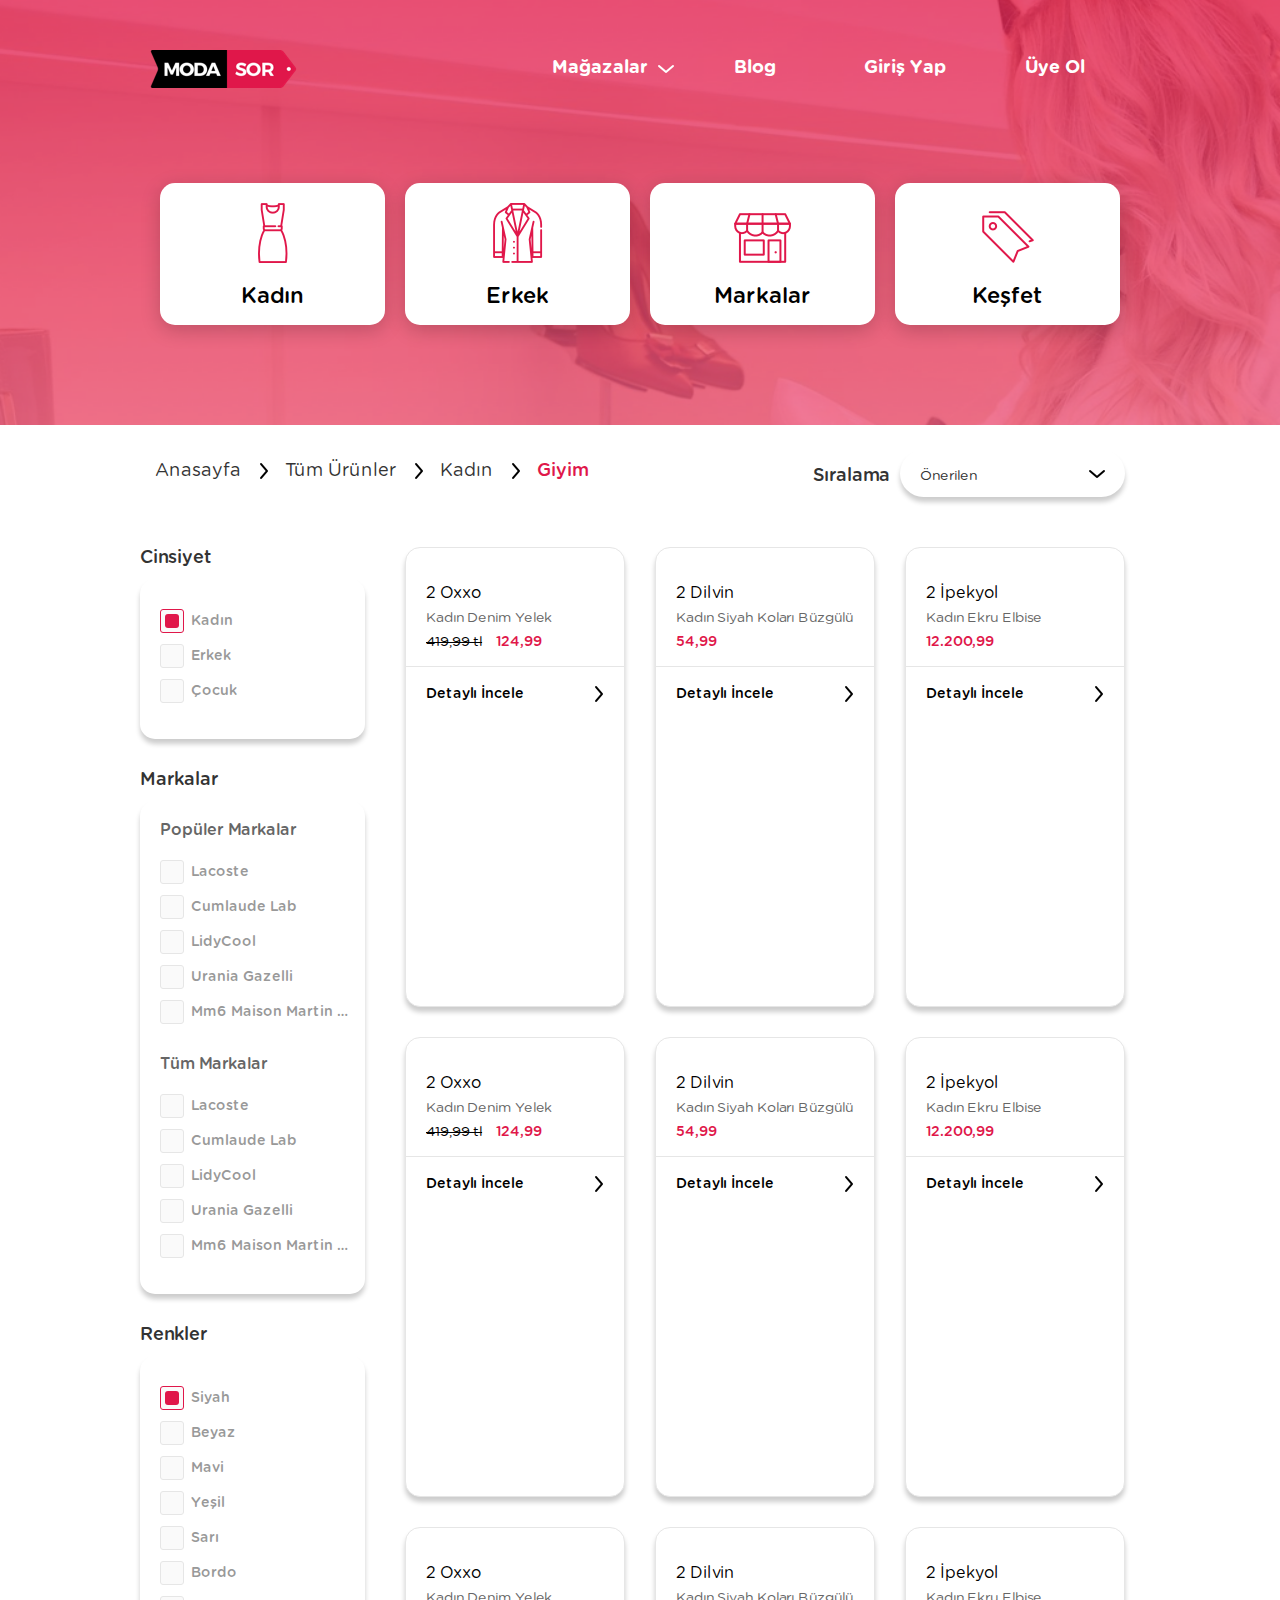
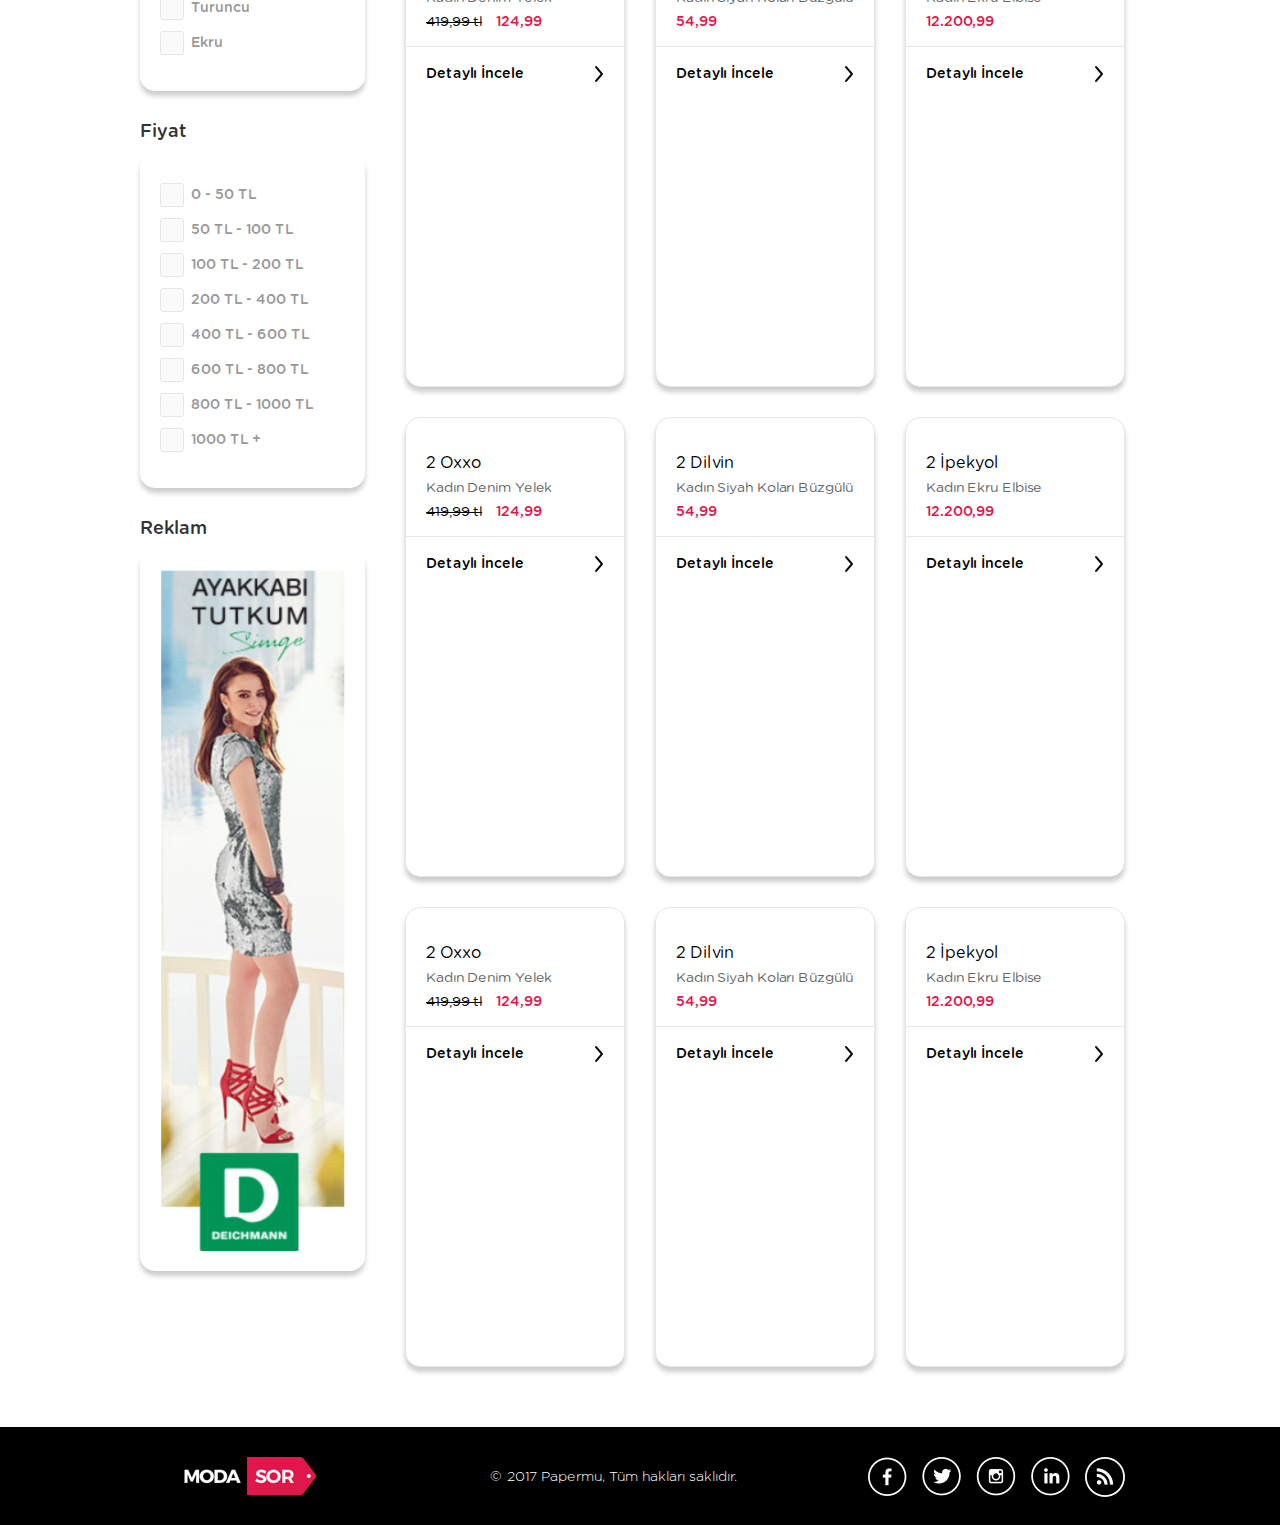
==== category.html @ bcd7208b "modasor" ====
<!DOCTYPE html>
<html lang="en">
<head>
    <meta charset="utf-8">
    <meta http-equiv="X-UA-Compatible" content="IE=edge">
    <meta name="viewport" content="width=device-width, initial-scale=1">
    <title>Modasor</title>

    <!-- Bootstrap -->
    <link href="css/bootstrap.css" rel="stylesheet">
    <link href="css/main.css" rel="stylesheet">

    <!-- HTML5 shim and Respond.js for IE8 support of HTML5 elements and media queries -->
    <!-- WARNING: Respond.js doesn't work if you view the page via file:// -->
    <!--[if lt IE 9]>
    <script src="https://oss.maxcdn.com/html5shiv/3.7.3/html5shiv.min.js"></script>
    <script src="https://oss.maxcdn.com/respond/1.4.2/respond.min.js"></script>
    <![endif]-->
</head>
<body class="search-result">

<header>
    <div class="container">
        <a href="index.html" class="logo"></a>
        <nav>
        <ul class="nav">
            <li class="active"><a href="">Mağazalar</a><i><!-- icon --></i>
                <div class="hover-menu">
                    <div class="category-box">
                        <div class="cat-tab">
                            <span class="cat-title">Kadın</span>
                            <a href="" title="">Etek</a>
                            <a href="" title="">İç Çamaşırı</a>
                            <a href="" title="">Ceket</a>
                            <a href="" title="">Giyim</a>
                            <a href="" title="">Ayakkabı</a>
                            <a href="" title="">Kozmetik</a>
                            <a class="all-category">Tümünü Gör ></a>
                        </div>

                        <div class="cat-tab">
                            <span class="cat-title">Erkek</span>
                            <a href="" title="">Takım Elbise</a>
                            <a href="" title="">Forma</a>
                            <a href="" title="">Gömlek</a>
                            <a href="" title="">Kol Düğmesi</a>
                            <a href="" title="">Kravat</a>
                            <a class="all-category">Tümünü Gör ></a>
                        </div>

                        <div class="cat-tab">
                            <span class="cat-title">Çocuk</span>
                            <a href="" title="">Gömlek</a>
                            <a href="" title="">Ayakkabı</a>
                            <a href="" title="">Hırka</a>
                            <a href="" title="">Hırka</a>
                            <a href="" title="">İç Çamaşırı</a>
                            <a href="" title="">Pantalon</a>
                            <a href="" title="">Pantalon</a>
                            <a href="" title="">Elbise</a>
                            <a class="all-category">Tümünü Gör ></a>
                        </div>
                    </div>
                    <div class="brand-box">
                        <div class="brand-tab">
                            <span class="brand-title">Öne Çıkan Mağazalar</span>
                            <div class="brand-image"></div>
                            <div class="brand-image"></div>
                        </div>

                        <div class="brand-tab">
                            <span class="brand-title">Son Eklenene Mağazalar</span>
                            <div class="brand-image"></div>
                            <div class="brand-image"></div>
                        </div>
                    </div>
                </div>
            </li>
            <li><a href="">Blog</a></li>
            <li><a href="javascript:void(0)" data-toggle="modal" data-target="#loginModal">Giriş Yap</a></li>
            <li><a href="">Üye Ol</a></li>

        </ul>
    </nav>
    </div>

    <div class="search-result category-area">
        <div class="category-wrapper">
            <div class="category-box">
                <i  class="woman"></i>
                <span class="category-name">Kadın</span>
            </div>
            <div class="category-box">
                <i  class="man"></i>
                <span class="category-name">Erkek</span>
            </div>
            <div class="category-box">
                <i  class="brand"></i>
                <span class="category-name">Markalar</span>
            </div>
            <div class="category-box">
                <i  class="find"></i>
                <span class="category-name">Keşfet</span>
            </div>
        </div>
    </div>
</header>

<section class="search-result-container">
    <div class="container">
        <div class="row">
            <div class="col-lg-12">
                <ul class="breadcrumb">
                    <li>Anasayfa</li>
                    <li><a href="">Tüm Ürünler</a></li>
                    <li><a href="">Kadın</a></li>
                    <li class="active">Giyim</li>
                </ul>

                <div class="sort-panel">
                    <span>Sıralama</span>
                    <div class="dropdown">
                        <select>
                            <option value="0">Önerilen</option>
                            <option value="0">Fiyata Göre Artan</option>
                            <option value="0">Fiyata Göre Azalan</option>
                        </select>
                    </div>
                </div>
            </div>
        </div>
        <div class="row">
            <div class="col-lg-3 no-padding filter-list">
                <div class="filter-wrapper">
                    <p class="filter-title">Cinsiyet</p>
                    <div class="searchbox">
                        <div class="checkbox active">
                            <input id="kadin" type="checkbox">
                            <label for="kadin"><span>Kadın</span></label>
                        </div>
                        <div class="checkbox">
                            <input id="erkek" type="checkbox">
                            <label for="erkek"><span>Erkek</span></label>
                        </div>
                        <div class="checkbox">
                            <input id="cocuk" type="checkbox">
                            <label for="cocuk"><span>Çocuk</span></label>
                        </div>
                    </div>
                </div>

                <div class="filter-wrapper">
                    <p class="filter-title">Markalar</p>
                    <div class="searchbox scroll">
                        <p class="sub-title">Popüler Markalar</p>
                        <div class="checkbox">
                            <input id="Lacoste" type="checkbox">
                            <label for="Lacoste"><span>Lacoste</span></label>
                        </div>
                        <div class="checkbox">
                            <input id="Cumlaude" type="checkbox">
                            <label for="Cumlaude"><span>Cumlaude Lab</span></label>
                        </div>
                        <div class="checkbox">
                            <input id="LidyCool" type="checkbox">
                            <label for="LidyCool"><span>LidyCool</span></label>
                        </div>
                        <div class="checkbox">
                            <input id="Urania" type="checkbox">
                            <label for="Urania"><span>Urania Gazelli</span></label>
                        </div>
                        <div class="checkbox">
                            <input id="Mm6" type="checkbox">
                            <label for="Mm6"><span>Mm6 Maison Martin Margiela</span></label>
                        </div>
                        <p class="sub-title">Tüm Markalar</p>
                        <div class="checkbox">
                        <input id="Lacoste" type="checkbox">
                        <label for="Lacoste"><span>Lacoste</span></label>
                    </div>
                        <div class="checkbox">
                            <input id="Cumlaude" type="checkbox">
                            <label for="Cumlaude"><span>Cumlaude Lab</span></label>
                        </div>
                        <div class="checkbox">
                            <input id="LidyCool" type="checkbox">
                            <label for="LidyCool"><span>LidyCool</span></label>
                        </div>
                        <div class="checkbox">
                            <input id="Urania" type="checkbox">
                            <label for="Urania"><span>Urania Gazelli</span></label>
                        </div>
                        <div class="checkbox">
                            <input id="Mm6" type="checkbox">
                            <label for="Mm6"><span>Mm6 Maison Martin Margiela</span></label>
                        </div>
                    </div>
                </div>


                <div class="filter-wrapper">
                    <p class="filter-title">Renkler</p>
                    <div class="searchbox scroll">
                        <div class="checkbox active">
                            <input id="siyah" type="checkbox">
                            <label for="siyah"><span>Siyah</span></label>
                        </div>
                        <div class="checkbox">
                            <input id="beyaz" type="checkbox">
                            <label for="beyaz"><span>Beyaz</span></label>
                        </div>
                        <div class="checkbox">
                            <input id="mavi" type="checkbox">
                            <label for="mavi"><span>Mavi</span></label>
                        </div>
                        <div class="checkbox">
                            <input id="yesil" type="checkbox">
                            <label for="yesil"><span>Yeşil</span></label>
                        </div>
                        <div class="checkbox">
                            <input id="sari" type="checkbox">
                            <label for="sari"><span>Sarı</span></label>
                        </div>
                        <div class="checkbox">
                            <input id="bordo" type="checkbox">
                            <label for="bordo"><span>Bordo</span></label>
                        </div>
                        <div class="checkbox">
                            <input id="turuncu" type="checkbox">
                            <label for="turuncu"><span>Turuncu</span></label>
                        </div>
                        <div class="checkbox">
                            <input id="ekru" type="checkbox">
                            <label for="ekru"><span>Ekru</span></label>
                        </div>
                    </div>
                </div>

                <div class="filter-wrapper">
                    <p class="filter-title">Fiyat</p>
                    <div class="searchbox scroll">
                        <div class="checkbox">
                            <input id="0-50" type="checkbox">
                            <label for="0-50"><span>0 - 50 TL</span></label>
                        </div>
                        <div class="checkbox">
                            <input id="50-100" type="checkbox">
                            <label for="50-100"><span>50 TL - 100 TL</span></label>
                        </div>
                        <div class="checkbox">
                            <input id="200" type="checkbox">
                            <label for="200"><span>100 TL - 200 TL</span></label>
                        </div>
                        <div class="checkbox">
                            <input id="400" type="checkbox">
                            <label for="400"><span>200 TL - 400 TL</span></label>
                        </div>
                        <div class="checkbox">
                            <input id="600" type="checkbox">
                            <label for="600"><span>400 TL - 600 TL</span></label>
                        </div>
                        <div class="checkbox">
                            <input id="800" type="checkbox">
                            <label for="800"><span>600 TL - 800 TL</span></label>
                        </div>
                        <div class="checkbox">
                            <input id="1000" type="checkbox">
                            <label for="1000"><span>800 TL - 1000 TL</span></label>
                        </div>
                        <div class="checkbox">
                            <input id="1000+" type="checkbox">
                            <label for="1000+"><span>1000 TL +</span></label>
                        </div>
                    </div>
                </div>

                <div class="filter-wrapper">
                    <p class="filter-title">Reklam</p>
                    <div class="searchbox">
                        <img src="images/reklam.png" height="744">
                    </div>
                </div>


            </div>
            <div class="col-lg-9 no-padding search-content">
                <div class="product-card-wrapper col-sm-4">
                    <div class="product-image-wrapper">
                        <div class="single-products">
                            <img src="https://trendyol.cubecdn.net//Assets/ProductImages/oa/67/219615/2/1003142055103_1_org.jpg" alt="" />
                            <div class="productinfo">
                                <h2>2 Oxxo</h2>
                                <p class="text-ellipsis">Kadın Denim Yelek</p>
                                <strike>419,99 tl</strike> <price>124,99</price>
                            </div>
                            <a href="">Detaylı İncele</a>
                        </div>
                    </div>
                </div>
                <div class="product-card-wrapper col-sm-4">
                    <div class="product-image-wrapper">
                        <div class="single-products">
                            <img src="https://trendyol.cubecdn.net//Assets/ProductImages/oa/68/640519/1/8680790362445_1_org.jpg" alt="" />
                            <div class="productinfo">
                                <h2>2 Dilvin</h2>
                                <p class="text-ellipsis">Kadın Siyah Koları Büzgülü</p>
                                <price>54,99</price>
                            </div>
                            <a href="">Detaylı İncele</a>
                        </div>
                    </div>
                </div>
                <div class="product-card-wrapper col-sm-4">
                    <div class="product-image-wrapper">
                        <div class="single-products">
                            <img src="https://trendyol.cubecdn.net//Assets/ProductImages/59247-2/8859097913050_1_org.jpg" alt="" />
                            <div class="productinfo">
                                <h2>2 İpekyol</h2>
                                <p class="text-ellipsis">Kadın Ekru Elbise</p>
                                <price>12.200,99</price>
                            </div>
                            <a href="">Detaylı İncele</a>
                        </div>
                    </div>
                </div>
                <div class="product-card-wrapper col-sm-4">
                    <div class="product-image-wrapper">
                        <div class="single-products">
                            <img src="https://trendyol.cubecdn.net//Assets/ProductImages/oa/67/219615/2/1003142055103_1_org.jpg" alt="" />
                            <div class="productinfo">
                                <h2>2 Oxxo</h2>
                                <p class="text-ellipsis">Kadın Denim Yelek</p>
                                <strike>419,99 tl</strike> <price>124,99</price>
                            </div>
                            <a href="">Detaylı İncele</a>
                        </div>
                    </div>
                </div>
                <div class="product-card-wrapper col-sm-4">
                    <div class="product-image-wrapper">
                        <div class="single-products">
                            <img src="https://trendyol.cubecdn.net//Assets/ProductImages/oa/68/640519/1/8680790362445_1_org.jpg" alt="" />
                            <div class="productinfo">
                                <h2>2 Dilvin</h2>
                                <p class="text-ellipsis">Kadın Siyah Koları Büzgülü</p>
                                <price>54,99</price>
                            </div>
                            <a href="">Detaylı İncele</a>
                        </div>
                    </div>
                </div>
                <div class="product-card-wrapper col-sm-4">
                    <div class="product-image-wrapper">
                        <div class="single-products">
                            <img src="https://trendyol.cubecdn.net//Assets/ProductImages/59247-2/8859097913050_1_org.jpg" alt="" />
                            <div class="productinfo">
                                <h2>2 İpekyol</h2>
                                <p class="text-ellipsis">Kadın Ekru Elbise</p>
                                <price>12.200,99</price>
                            </div>
                            <a href="">Detaylı İncele</a>
                        </div>
                    </div>
                </div>
                <div class="product-card-wrapper col-sm-4">
                    <div class="product-image-wrapper">
                        <div class="single-products">
                            <img src="https://trendyol.cubecdn.net//Assets/ProductImages/oa/67/219615/2/1003142055103_1_org.jpg" alt="" />
                            <div class="productinfo">
                                <h2>2 Oxxo</h2>
                                <p class="text-ellipsis">Kadın Denim Yelek</p>
                                <strike>419,99 tl</strike> <price>124,99</price>
                            </div>
                            <a href="">Detaylı İncele</a>
                        </div>
                    </div>
                </div>
                <div class="product-card-wrapper col-sm-4">
                    <div class="product-image-wrapper">
                        <div class="single-products">
                            <img src="https://trendyol.cubecdn.net//Assets/ProductImages/oa/68/640519/1/8680790362445_1_org.jpg" alt="" />
                            <div class="productinfo">
                                <h2>2 Dilvin</h2>
                                <p class="text-ellipsis">Kadın Siyah Koları Büzgülü</p>
                                <price>54,99</price>
                            </div>
                            <a href="">Detaylı İncele</a>
                        </div>
                    </div>
                </div>
                <div class="product-card-wrapper col-sm-4">
                    <div class="product-image-wrapper">
                        <div class="single-products">
                            <img src="https://trendyol.cubecdn.net//Assets/ProductImages/59247-2/8859097913050_1_org.jpg" alt="" />
                            <div class="productinfo">
                                <h2>2 İpekyol</h2>
                                <p class="text-ellipsis">Kadın Ekru Elbise</p>
                                <price>12.200,99</price>
                            </div>
                            <a href="">Detaylı İncele</a>
                        </div>
                    </div>
                </div>
                <div class="product-card-wrapper col-sm-4">
                    <div class="product-image-wrapper">
                        <div class="single-products">
                            <img src="https://trendyol.cubecdn.net//Assets/ProductImages/oa/67/219615/2/1003142055103_1_org.jpg" alt="" />
                            <div class="productinfo">
                                <h2>2 Oxxo</h2>
                                <p class="text-ellipsis">Kadın Denim Yelek</p>
                                <strike>419,99 tl</strike> <price>124,99</price>
                            </div>
                            <a href="">Detaylı İncele</a>
                        </div>
                    </div>
                </div>
                <div class="product-card-wrapper col-sm-4">
                    <div class="product-image-wrapper">
                        <div class="single-products">
                            <img src="https://trendyol.cubecdn.net//Assets/ProductImages/oa/68/640519/1/8680790362445_1_org.jpg" alt="" />
                            <div class="productinfo">
                                <h2>2 Dilvin</h2>
                                <p class="text-ellipsis">Kadın Siyah Koları Büzgülü</p>
                                <price>54,99</price>
                            </div>
                            <a href="">Detaylı İncele</a>
                        </div>
                    </div>
                </div>
                <div class="product-card-wrapper col-sm-4">
                    <div class="product-image-wrapper">
                        <div class="single-products">
                            <img src="https://trendyol.cubecdn.net//Assets/ProductImages/59247-2/8859097913050_1_org.jpg" alt="" />
                            <div class="productinfo">
                                <h2>2 İpekyol</h2>
                                <p class="text-ellipsis">Kadın Ekru Elbise</p>
                                <price>12.200,99</price>
                            </div>
                            <a href="">Detaylı İncele</a>
                        </div>
                    </div>
                </div>
                <div class="product-card-wrapper col-sm-4">
                    <div class="product-image-wrapper">
                        <div class="single-products">
                            <img src="https://trendyol.cubecdn.net//Assets/ProductImages/oa/67/219615/2/1003142055103_1_org.jpg" alt="" />
                            <div class="productinfo">
                                <h2>2 Oxxo</h2>
                                <p class="text-ellipsis">Kadın Denim Yelek</p>
                                <strike>419,99 tl</strike> <price>124,99</price>
                            </div>
                            <a href="">Detaylı İncele</a>
                        </div>
                    </div>
                </div>
                <div class="product-card-wrapper col-sm-4">
                    <div class="product-image-wrapper">
                        <div class="single-products">
                            <img src="https://trendyol.cubecdn.net//Assets/ProductImages/oa/68/640519/1/8680790362445_1_org.jpg" alt="" />
                            <div class="productinfo">
                                <h2>2 Dilvin</h2>
                                <p class="text-ellipsis">Kadın Siyah Koları Büzgülü</p>
                                <price>54,99</price>
                            </div>
                            <a href="">Detaylı İncele</a>
                        </div>
                    </div>
                </div>
                <div class="product-card-wrapper col-sm-4">
                    <div class="product-image-wrapper">
                        <div class="single-products">
                            <img src="https://trendyol.cubecdn.net//Assets/ProductImages/59247-2/8859097913050_1_org.jpg" alt="" />
                            <div class="productinfo">
                                <h2>2 İpekyol</h2>
                                <p class="text-ellipsis">Kadın Ekru Elbise</p>
                                <price>12.200,99</price>
                            </div>
                            <a href="">Detaylı İncele</a>
                        </div>
                    </div>
                </div>
            </div>
        </div>
    </div>
</section>


<footer>

    <div class="container">
        <div class="row">
            <div class="col-lg-12 col-md-12 col-sm-12 col-xs-12">
                <div class="footer-logo"></div>
                <div class="copyright">
                    &copy; 2017 Papermu, Tüm hakları saklıdır.
                </div>
                <div class="social-list">
                    <ul>
                        <li class="facebook"><a href=""></a></li>
                        <li class="twitter"><a href=""></a></li>
                        <li class="instagram"><a href=""></a></li>
                        <li class="linkedin"><a href=""></a></li>
                        <li class="rss"><a href=""></a></li>
                    </ul>
                </div>
            </div>
        </div>
    </div>

</footer>

<!-- jQuery (necessary for Bootstrap's JavaScript plugins) -->
<script src="js/jquery-3.1.1.min.js"></script>
<script src="js/bootstrap.min.js"></script>


</body>
</html>
---- css/main.css ----
/** Reset css **/
html, body, div, span, applet, object, iframe,
h1, h2, h3, h4, h5, h6, p, blockquote, pre,
a, abbr, acronym, address, big, cite, code,
del, dfn, em, img, ins, kbd, q, s, samp,
small, strike, strong, sub, sup, tt, var,
b, u, i, center,
dl, dt, dd, ol, ul, li,
fieldset, form, label, legend,
table, caption, tbody, tfoot, thead, tr, th, td,
article, aside, canvas, details, embed,
figure, figcaption, footer, header, hgroup,
menu, nav, output, ruby, section, summary,
time, mark, audio, video {
    margin: 0;
    padding: 0;
    border: 0;
    font-size: 100%;
    font: inherit;
    vertical-align: baseline;
}

* {
    box-sizing: border-box;
}

/**  Font import **/

@font-face {
    font-family: 'GothamRoundedBold';
    src: url('../fonts/gothamrnd-bold.eot');
    src: url('../fonts/gothamrnd-bold.eot') format('embedded-opentype'),
    url('../fonts/gothamrnd-bold.woff') format('woff'),
    url('../fonts/gothamrnd-bold.ttf') format('truetype'),
    url('../fonts/gothamrnd-bold.svg#GothamRoundedBold') format('svg');
}

@font-face {
    font-family: 'GothamRoundedBook';
    src: url('../fonts/gothamrnd-book.eot');
    src: url('../fonts/gothamrnd-book.eot') format('embedded-opentype'),
    url('../fonts/gothamrnd-book.woff') format('woff'),
    url('../fonts/gothamrnd-book.ttf') format('truetype'),
    url('../fonts/gothamrnd-book.svg#GothamRoundedBook') format('svg');
}
@font-face {
    font-family: 'GothamRoundedMedium';
    src: url('../fonts/gothamrnd-medium.eot');
    src: url('../fonts/gothamrnd-medium.eot') format('embedded-opentype'),
    url('../fonts/gothamrnd-medium.woff') format('woff'),
    url('../fonts/gothamrnd-medium.ttf') format('truetype'),
    url('../fonts/gothamrnd-medium.svg#GothamRoundedMedium') format('svg');
}
@font-face {
    font-family: 'GothamRoundedLight';
    src: url('../fonts/gothamrnd-light.eot');
    src: url('../fonts/gothamrnd-light.eot') format('embedded-opentype'),
    url('../fonts/gothamrnd-light.woff') format('woff'),
    url('../fonts/gothamrnd-light.ttf') format('truetype'),
    url('../fonts/gothamrnd-light.svg#GothamRoundedLight') format('svg');
}
/*Debug Flag*/

/* HTML5 display-role reset for older browsers */
article, aside, details, figcaption, figure,
footer, header, white-header, hgroup, menu, nav, section {
    display: block;
}
body {
    font-family: GothamRoundedBook;
    font-size: 13px;
    line-height: normal;
}
ol, ul {
    list-style: none;
}
blockquote, q {
    quotes: none;
}
blockquote:before, blockquote:after,
q:before, q:after {
    content: '';
    content: none;
}
table {
    border-collapse: collapse;
    border-spacing: 0;
}

select:focus, input:focus, button:focus{
    outline: none;
}
a{
    text-decoration: none;
}
a:hover{
    text-decoration: none;
    cursor: pointer;
}


/** grid pad **/

[class*='grid'],
[class*='col-'],
[class*='mobile-'],
.grid:after {
    -webkit-box-sizing: border-box;
    -moz-box-sizing: border-box;
    box-sizing: border-box;
}

.grid-pad {
    padding: 15px 20px;
}

.grid-pad-10 {
    padding: 10px !important;
}

.grid-pad-20 {
    padding: 20px;
}

.grid-pad-30 {
    padding: 30px;
}

.grid-pad-left-right-20 {
    padding-left:20px;
    padding-right:20px;
}

.grid-pad-top-bottom-30 {
    padding-top:30px;
    padding-bottom:30px;
}

.grid-pad-top-bottom-40 {
    padding-top:30px;
    padding-bottom:30px;
}

.grid-pad-top-bottom-20 {
    padding-top:20px;
    padding-bottom:20px;
}

.grid-pad-top-bottom-15{
    padding-top:15px;
    padding-bottom:15px;
}

.grid-pad-top-bottom-10 {
    padding-top:10px;
    padding-bottom:10px;
}

.t-center {
    text-align: center;
}

.t-left {
    text-align: left;
}

.t-right {
    text-align: right;
}


.push-right {
    float: right;
}

.no-padding-left {
    padding-left: 0 !important;
}

.no-padding-right {
    padding-right: 0 !important;
}

.no-padding {
    padding: 0 !important;
}

.no-padding-top {
    padding-top: 0 !important;
}

.pull-left {
    float: left !important;
}

.pull-right {
    float: right !important;
}

.pad-left-20 {
    padding-left: 20px !important;
}

.pad-right-20 {
    padding-right: 20px !important;
}

.no-padding-left {
    padding-left: 0 !important;
}

.no-padding-right {
    padding-right: 0 !important;
}

.no-padding {
    padding: 0 !important;
}

.no-padding-top {
    padding-top: 0 !important;
}

.no-border {
    border: none !important;
}

.pull-left {
    float: left !important;
}

.pull-right {
    float: right !important;
}

.pad-left-20 {
    padding-left: 20px !important;
}

.pad-right-20 {
    padding-right: 20px !important;
}

.margint-5{
    margin-top: 5px;
}

.margint-10{
    margin-top: 10px;
}

.margint-20{
    margin-top: 20px;
}

.marginb-20{
    margin-bottom:20px;
}

.w-100{
    width: 100% !important;
}

.bold-text{
    font-weight: bold;
}

.color-gray{
    color: #a9a9a9;
}

.color-green{
    color: #50d58e !important;
}

.color-black{
    color: #000;
}

.block{
    display: block;
}

.left{
    left:0;
}

.right{
    right: 0;
}

input.inp-rounded{
    position: relative;
    -webkit-border-radius: 30px;
    -moz-border-radius: 30px;
    border-radius: 30px;
    box-shadow: 0px !important;
    -moz-box-shadow: 0px;
    -webkit-box-shadow: 0px;
    box-shadow: 0px;
    border: 1px solid #e8e8e8;
    height: 50px;
    font-size: 14px;
    padding-top: 15px;
    color: #353535;
}

input.main-page{
    position: relative;
    height: 50px;
    font-size: 14px;
    color:#a9a9a9;
    box-shadow: 0px !important;
    -moz-box-shadow: 0px !important;
    -webkit-box-shadow: 0px !important;
        border: none;
        background-color: white;
}

input.delivery-date {
    border-radius: 0 !important;
    border: none !important;
}

/*label{
    position: absolute;
    top: 20px;
    left: 53px;
    pointer-events:none;
    opacity:0.8;
}

label.main-page-label {
    top: 2px;
    left: 36px;
    color: #c7c7c7;
    opacity:1;
}*/

.text-ellipsis{
    text-overflow: ellipsis;
    white-space: nowrap;
    overflow: hidden;
}

.container{
    width: 1000px;
    padding-left: 10px;
    padding-right: 10px;
}

    .container .row {
        margin-right: -10px;
        margin-left: -10px;
    }

/* Container */
header, footer, white-header, section.body{
    float: left;
    position: relative;
    width: 100%;
    display: block;
}

/** Header **/
header{
    position: relative;
    height: 625px;
    background: #e64c6e url(../images/main-page-background.png) 0 0 no-repeat;
    -ms-background-size: cover;
    background-size: cover;
    background-attachment: fixed;
}

.search-result header{
    height: 425px;
}

white-header{
    position: relative;
    height: 90px;
    border-bottom: 2px solid #e6e6e6;
}

    .logo{
        float:left;
        display: block;
        width: 147px;
        height: 50px;
        background: url(../images/logo.png) 0 0 no-repeat;
        margin: 50px 0 0 0;
    }

    nav{
        float:right;
        margin: 47px 0 0 0;
    }

         ul.nav{

        }

            ul.nav li{
                float:left;
                width: 150px;
                text-align: center;
            }

                ul.nav li > a{
                    font-size: 18px;
                    font-family: GothamRoundedBold;
                    text-align: left;
                    color: #ffffff;
                    text-align: center;
                    display: inline-block;
                }

                ul.nav li i{
                    width: 16px;
                    height: 8px;
                    background: url(../images/arrow-down-white.png) no-repeat 0 0;
                    display: inline-block;
                    margin-left: -5px;
                }

                ul.nav li > a:hover{
                    background-color: inherit;
                    color: #fff;
                }

                ul.nav li > a.white-nav-link:hover{
                    background-color: inherit;
                    color: #b2b2b2;
                }

                ul.nav li > .hover-menu{
                    position: absolute;
                    top:60px;
                    left: -370px;
                    display:none;
                    width: 960px;
                    height: 405px;
                    border-radius: 8px;
                    background-color: #ffffff;
                    box-shadow: 0 5px 20px 0 rgba(0, 0, 0, 0.2);
                    z-index: 1000;
                }

                    ul.nav li:hover .hover-menu{
                        display: block;
                        transition-property: all;
                        -moz-transition-property: all;
                        -webkit-transition-property: all;
                        -o-transition-property: all;
                        transition-duration: 0.5s;
                        -webkit-transition-duration: 0.5s;
                        transition-timing-function: 0.5s;
                        -webkit-transition-timing-function: 0.5s;
                    }

                    .hover-menu:before{
                        content: '';
                        position: absolute;
                        top: -30px;
                        right:0;
                        width: 100%;
                        height: 30px;
                        background: url("https://www.trendyol.com/Content/themes/images/menu-hover-bg.png") 450px 18px no-repeat;
                    }

                    ul.nav li > .hover-menu .category-box{
                        position: relative;
                        float:left;
                        width: 510px;
                        padding: 40px 50px;
                    }

                        ul.nav li > .hover-menu .category-box:after{
                            content: '';
                            position: absolute;
                            top: 0;
                            right:0;
                            width: 1px;
                            height: 391px;
                            background-color: #e6e6e6;
                        }

                        ul.nav li > .hover-menu .category-box .cat-tab{
                            float:left;
                            width: 130px;
                            margin-left: 10px;
                        }

                        ul.nav li > .hover-menu .category-box .cat-tab:first-child{
                            margin-left:0;
                        }

                            ul.nav li > .hover-menu .category-box .cat-tab .cat-title{
                                float:left;
                                width:  100%;
                                height: 20px;
                                font-family: GothamRoundedMedium;
                                font-size: 20px;
                                font-weight: 500;
                                text-align: left;
                                color: #333333;
                                margin: 0 0 15px 0;
                                line-height: 20px;
                                cursor: inherit;
                            }

                                ul.nav li > .hover-menu .category-box .cat-tab a{
                                    float:left;
                                    display: block;
                                    width:  100%;
                                    font-family: GothamRoundedMedium;
                                    margin-top: 5px;
                                    font-size: 14px;
                                    font-weight: 500;
                                    line-height: 2;
                                    text-align: left;
                                    color: #999999;
                                    cursor: pointer;
                                }

                                ul.nav li > .hover-menu .category-box .cat-tab a:hover{
                                    color: #c7c7c7;
                                }

                                ul.nav li > .hover-menu .category-box .cat-tab .all-category{
                                    float:left;
                                    display: block;
                                    margin-top: 10px;
                                    font-family: GothamRoundedMedium;
                                    font-size: 14px;
                                    font-weight: 500;
                                    text-align: left;
                                    color: #e0174a;
                                    cursor: pointer;
                                }

                                ul.nav li > .hover-menu .category-box .cat-tab .all-category:hover{

                                }


                    ul.nav li > .hover-menu .brand-box{
                        float:left;
                        width: 450px;
                        padding: 40px 50px;
                    }

                        ul.nav li > .hover-menu .brand-tab{
                            float:left;
                            width: 100%;
                            margin: 0 0 20px 0;
                        }


                            ul.nav li > .hover-menu .brand-box .brand-tab .brand-title{
                                float:left;
                                width:  100%;
                                height: 20px;
                                font-family: GothamRoundedMedium;
                                font-size: 20px;
                                font-weight: 500;
                                text-align: left;
                                color: #333333;
                                margin-bottom: 20px;
                                line-height: 20px;
                                cursor: inherit;
                            }
                            ul.nav li > .hover-menu .brand-box .brand-tab .brand-image{
                                float:left;
                                width: 164px;
                                height: 99px;
                                border-radius: 8px;
                                background-color: #ffffff;
                                box-shadow: 0 5px 20px 0 rgba(0, 0, 0, 0.2);
                                margin-left: 20px;
                                cursor: pointer;
                            }

                            ul.nav li > .hover-menu .brand-box .brand-tab  div:nth-child(2){
                                margin-left: 0;
                            }





    .search-container{
        display: block;
        height: 120px;
        margin: 120px auto 0 auto;
    }

    .search-container p{
        font-family: GothamRoundedMedium;
        font-size: 40px;
        font-weight: bold;
        letter-spacing: -0.1px;
        text-align: left;
        color: #ffffff;
    }

    .search-container .searchbox{
        float: left;
        margin: 20px auto 0 auto;
        width: 100%;
    }

    .search-container .search-input {
        width: 770px;
        height: 60px;
        line-height:60px;
        font-size: 14px;
        letter-spacing: -0.1px;
        text-align: left;
        color: #999999;
        padding: 0 90px 0 40px;
        -webkit-border-radius:30px;
        -moz-border-radius: 30px;
        border-radius: 30px;
        background: #fafafa url('../images/search.png') no-repeat 20px center;
    }

    .search-container .search-input input {
        position: relative;
        height: 60px;
        line-height: 62px;
        width: 110%;
        display: block;
        background: transparent;
        border: 0;
        padding: 5px 5px 5px 20px;
        font-size: 14px;
        letter-spacing: -0.1px;
        text-align: left;
        color: #999999;
        -webkit-appearance: none;
        -moz-appearance: none;
        appearance: none;
        -webkit-box-sizing: border-box;
        -moz-box-sizing: border-box;
        box-sizing: border-box;
    }

    .search-container .searchbox input:focus{
        outline: none;
    }

        .search-container .searchbox i{
            position: absolute;
            left: 10px;
            top:0;
            z-index: 100;
            width: 21px;
            height: 50px;
            background: url("../images/searchbox-iconset.png") 0 4px no-repeat;
        }


        .search-container .searchbox .search-button button{
            float: right;
            width: 130px;
            height: 60px;
            background-color: #000000;
            line-height: 62px;
            display: block;
            font-size: 18px;
            font-weight: 500;
            letter-spacing: -0.1px;
            text-align: center;
            color: #ffffff;
            -webkit-border-radius:30px;
            -moz-border-radius: 30px;
            border-radius: 30px;
            text-decoration: none;
            border: none;
        }

            .search-container .searchbox .search-button button:hover {
                -webkit-transition: all 1s ease;
                -moz-transition: all 1s ease;
                -o-transition: all 1s ease;
                -ms-transition: all 1s ease;
                transition: all 1s ease;
                background-color: #444;
            }

.category-area{
    position: absolute;
    left:0;
    bottom: -70px;
    width: 100%;
    height: auto;
    z-index: 10;
}

.search-result .category-area{
    position: absolute;
    left:0;
    bottom: 100px;
    width: 100%;
    height: auto;
    z-index: 10;
}

 /* Category Box Start */

.category-wrapper{
    width: 960px;
    margin: 0 auto;
}

.category-wrapper .category-box{
    float:left;
    width: 225px;
    height: 142px;
    border-radius: 15px;
    background-color: #ffffff;
    box-shadow: 0 5px 20px 0 rgba(0, 0, 0, 0.2);
    margin-left: 20px;
}

.category-wrapper .category-box:first-child{
    margin-left: 0;
}

.category-wrapper .category-box .category-name{
    width: 100%;
    display: block;
    font-size: 22px;
    font-family: GothamRoundedMedium;
    letter-spacing: -0.1px;
    text-align: center;
    color: #000000;
}

.category-wrapper .category-box i{
    display: block;
     margin: 20px auto;
 }

.category-wrapper .category-box i.woman{
    width:30px;
    height:60px;
    background: url('../images/kadin.png') no-repeat bottom center;
}

.category-wrapper .category-box i.man{
    width:50px;
    height:60px;
    background: url('../images/erkek.png') no-repeat bottom center;
}

.category-wrapper .category-box i.brand{
    width:57px;
    height:60px;
    background: url('../images/markalar.png') no-repeat bottom center;
}
.category-wrapper .category-box i.find {
    width: 52px;
    height: 60px;
    background: url('../images/kesfet.png') no-repeat bottom center;
}

.category-wrapper .category-box:hover{
    background-color: #000000;
    cursor: pointer;
    -webkit-transition: all 0.5s ease;
    -moz-transition: all 0.5s ease;
    -o-transition: all 0.5s ease;
    -ms-transition: all 0.5s ease;
    transition: all 0.5s ease;
}

.category-wrapper .category-box:hover .category-name{
    color: #fff;
}

.category-wrapper .category-box:hover i.woman{
    background: url('../images/kadin-hover.png') no-repeat bottom center;
}

.category-wrapper .category-box:hover i.man{
    background: url('../images/erkek-hover.png') no-repeat bottom center;
}

.category-wrapper .category-box:hover i.brand{
    background: url('../images/markalar-hover.png') no-repeat bottom center;
}
.category-wrapper .category-box:hover i.find{
    background: url('../images/kesfet-hover.png') no-repeat bottom center;
}

/* Category Box Start End */




.section-1, .section-2, .section-3{
    float:left;
    position: relative;
    min-height: 450px;
    width:100%;
}


.head-title{
    width: 100%;
    display: block;
    margin: 50px 0 30px 0;
    /*font-family: GothamRoundedMedium;*/
    font-size: 28px;
    letter-spacing: -0.1px;
    text-align: left;
    color: #000000;
    text-align: center;
}

.recommendation{
    margin-bottom: 50px;
}

    .recommendation .head-title {
        margin: 150px 0 30px 0;
    }

    .recommendation .carousel {
        margin-bottom: 0;
        padding: 0;
    }


        .carousel-control {
            left: -12px;
        }
        .carousel-control.right {
            right: -12px;
        }

        .carousel-indicators {
            right: 50%;
            top: auto;
            bottom: 0px;
            margin-right: -19px;
        }

        .carousel-indicators li {
            background: #c0c0c0;
        }
        .carousel-indicators .active {
            background: #333333;
        }

        .recommended_items {
            overflow: hidden;
        }

        #recommended-item-carousel .carousel-inner .item {
            padding-left: 0;
        }

        .recommended-item-control {
            position: absolute;
            top: 41%;
        }

        .recommended-item-control.left{
            left: -25px;
        }

        .recommended-item-control.right{
            right: -25px;
        }

        .recommended-item-control i {
            background: none;
            color: #bbbbbb;
            font-size: 42px;
            padding: 4px 10px;
        }

        .recommended-item-control .slider-arrow-left{
            width:20px;
            height: 44px;
            background: url('../images/slider-arrow-left.png') no-repeat 0 0;
        }

        .recommended-item-control .slider-arrow-right{
            width:20px;
            height: 44px;
            background: url('../images/slider-arrow-right.png') no-repeat 0 0;
        }

        .recommended-item-control i:hover {
        }

        .product-image-wrapper{
            height: 460px;
            background-color: #ffffff;
            box-shadow: 0 5px 5px 0 rgba(0, 0, 0, 0.2);
            border: solid 1px #e6e6e6;
            overflow: hidden;
            -webkit-border-radius:15px;
            -moz-border-radius: 15px;
            border-radius: 15px;
            margin-bottom: 10px;
        }

        .product-image-wrapper .single-products img{
            width: 100%;
            max-height: 300px;
        }

        .product-image-wrapper .productinfo{
            padding: 20px 20px 0 20px;
        }

        .product-image-wrapper .productinfo h2{
            height: 16px;
            font-size: 16px;
            letter-spacing: -0.1px;
            text-align: left;
            color: #000000;
            margin-bottom: 10px;
        }
        .product-image-wrapper .productinfo p{
            height: 14px;
            font-size: 14px;
            letter-spacing: -0.1px;
            text-align: left;
            color: #666666;
            margin-bottom: 10px;
        }
        .product-image-wrapper .productinfo strike{
            font-size: 14px;
            letter-spacing: -0.1px;
            text-align: left;
            color: #000000;
            display: inline-block;
            margin-right: 10px;
        }
        .product-image-wrapper .productinfo price{
            font-size: 14px;
            font-family: GothamRoundedMedium;
            letter-spacing: -0.1px;
            text-align: left;
            color: #e0174a;
            display: inline-block;
        }
        .product-image-wrapper a{
            width: 100%;
            height: 54px;
            display: block;
            line-height: 54px;
            border-top: 1px solid #e6e6e6;
            font-family: GothamRoundedMedium;
            font-size: 14px;
            letter-spacing: -0.1px;
            text-align: left;
            color: #000000;
            text-indent: 20px;
            margin-top: 15px;
            background: url('../images/go-arrow.png') no-repeat 90% center;
        }


.deal-banner{
    background-color: #fafafa;
    padding-bottom: 50px;
}

    .deal-banner .head-title b{
        color: #e0174a;
    }

    .deal-banner .itembox{
        width: 307px;
        height: 255px;
        border-radius: 15px;
        background-color: #ffffff;
        box-shadow: 0 5px 20px 0 rgba(0, 0, 0, 0.3);
        overflow: hidden;
        text-align: center;
    }
        .deal-banner .itembox img {
            vertical-align: middle;
            max-width: 308px;
            max-height: 257px;

        }


.popular-category{

}

    .popular-category .product-image-wrapper{
        width: 305px;
        height: auto;
        margin: 10px;
    }

    .popular-category .product-image-wrapper .productinfo{
        padding: 20px;
    }

    .popular-category .product-image-wrapper .productinfo h2{
        font-family: GothamRoundedMedium;
    }
    .popular-category .product-image-wrapper .productinfo p{
        height: 40px;
        font-size: 16px;
        letter-spacing: -0.1px;
        text-align: left;
        color: #666666;
        overflow: hidden;
    }


    .seo-text{
        font-size: 16px;
        line-height: 1.56;
        letter-spacing: -0.1px;
        text-align: center;
        color: #666666;
        margin-top: 50px;
    }

    .all-read{
        width: 250px;
        height: 60px;
        line-height: 60px;
        display: block;
        margin: 20px auto 50px auto;
        text-align: center;
        border-radius: 30px;
        background-color: #ffffff;
        border: solid 2px #000000;
        font-family: GothamRoundedMedium;
        font-size: 18px;
        letter-spacing: -0.1px;
        text-align: center;
        color: #000000;
    }


.partner-banner{
        margin: 0 0 100px 0;
}

    .partner-banner .itembox{
        width: 225px;
        height: 142px;
        line-height: 142px;
        border-radius: 15px;
        background-color: #ffffff;
        box-shadow: 0 5px 20px 0 rgba(0, 0, 0, 0.2);
        overflow: hidden;
        text-align: center;
    }

    .partner-banner .itembox img {
        vertical-align: middle;
        max-width: 225px;
        max-height: 142px;

    }



.search-result-container{
    float:left;
    width: 100%;
    background-color: #ffffff;
    margin: 25px 0 50px 0;
}

.search-result-container .breadcrumb{
    float:left;
    background: #fff;
    padding: 10px 0;
    margin-bottom: 0;
}
.search-result-container .breadcrumb li {
    font-size: 18px;
    text-align: left;
    color: #333333;
}

.breadcrumb > li + li:before{
    content: '';
    background: url('../images/go-arrow.png') no-repeat 0 center;
    margin: 0 15px;
}

.search-result-container .breadcrumb li a {
    font-size: 18px;
    text-align: left;
    color: #333333;
}

.search-result-container .breadcrumb li.active{
    color: #e0174a;
    font-family: GothamRoundedMedium;
}

.search-result-container .sort-panel{
    float: right;
    position: relative;
}

.search-result-container .sort-panel span{
    display: inline-block;
    font-family: GothamRoundedMedium;
    font-size: 18px;
    font-weight: 500;
    text-align: right;
    color: #333333;
    margin: 15px 10px 0 0;
}

.search-result-container .sort-panel .dropdown{
    float:right;
    width: 225px;
    height: 47px;
    border-radius: 30px;
    box-shadow: 0 5px 5px 0 rgba(0, 0, 0, 0.2);
    z-index: 10;
    font-size: 14px;
    text-align: left;
    color: #333333;
}
    .search-result-container .sort-panel .dropdown:after{
        content:"";
        width: 16px;
        height: 8px;
        display: block;
        background: #ffffff url(../images/sort-arrow.png) no-repeat 90% center;
        position: absolute;
        right: 20px;
        top: 20px;
    }

    .search-result-container .sort-panel .dropdown select{
        position: absolute;
        height: 42px;
        line-height: 42px;
        width: 100%;
        display: block;
        background: transparent;
        border: 0;
        padding: 5px 5px 5px 20px;
        font-size: 14px;
        text-align: left;
        color: #333333;
        -webkit-appearance: none;
        -moz-appearance: none;
        appearance: none;
        -webkit-box-sizing: border-box;
        -moz-box-sizing: border-box;
        box-sizing: border-box;
        cursor: pointer;
    }

    .search-result-container .sort-panel .dropdown select:focus{
        outline: none;
    }


.search-result-container .filter-list{
    float:left;
    margin-top: 50px;
}

    .search-result-container .filter-list .filter-wrapper{
        float:left;
        margin-top: 30px;
    }

        .search-result-container .filter-list .filter-wrapper:nth-child(1){
            margin-top: 0;
        }

        .search-result-container .filter-list .filter-wrapper .filter-title{
            font-family: GothamRoundedMedium;
            font-size: 18px;
            text-align: left;
            color: #333333;
            margin-bottom: 10px;
        }

        .search-result-container .filter-list .searchbox{
            float: left;
            width: 225px;
            min-height: 100px;
            overflow-y: hidden;
            overflow-x: hidden;
            border-radius: 15px;
            background-color: #ffffff;
            box-shadow: 0 5px 5px 0 rgba(0, 0, 0, 0.2);
            padding: 20px;
        }

        .search-result-container .filter-list .searchbox.scroll{
            max-height: 500px;
        }

        .search-result-container .filter-list .searchbox .sub-title{
            float: left;
            margin: 15px 0 10px 0;
            font-family: GothamRoundedMedium;
            font-size: 16px;
            text-align: left;
            color: #666666;
        }

            .search-result-container .filter-list .searchbox .sub-title:first-child{
                margin-top: 0
            }

        .search-result-container .filter-list .searchbox img{
            margin: 0 auto;
            width: 100%;
            height: auto;
            display:block;
        }

.search-result-container .search-content{
    float:left;
    margin-top: 50px;
}

.search-result-container .search-content .product-card-wrapper{
    margin-top: 20px;
}

.search-result-container .search-content .product-card-wrapper:nth-child(1), .search-result-container .search-content .product-card-wrapper:nth-child(2), .search-result-container .search-content .product-card-wrapper:nth-child(3){
    margin-top: 0;
}


.checkbox{
    position:relative;
    float:left;
    width:100%;
    height: 25px;
    white-space:normal;
    margin: 10px 0 15px 0;
}

.checkbox input[type=checkbox] {
    float: left;
    width: 12px;
    height: 12px;
    visibility: hidden;
    margin-bottom: 10px;
}

.checkbox label{
    position: absolute;
    top: 0;
    left: 0;
    width: 24px;
    height: 24px;
    line-height: 23px;
    border-radius: 3px;
    background-color: #fafafa;
    border: solid 1px #e6e6e6;
    cursor: pointer;
}

.checkbox label span{
    margin-left: 10px;
    font-family: GothamRoundedMedium;
    font-size: 14px;
    text-align: left;
    color: #999999;
    width: 160px;
    display: block;
    text-overflow: ellipsis;
    white-space: nowrap;
    overflow: hidden;
}


.checkbox label:after {
    display: inline-block;
    content: "";
    opacity: 0;
    position: absolute;
    top: 4px;
    left: 4px;
    width: 14px;
    height: 14px;
    border-radius: 3px;
    background-color: #e0174a;
}

.checkbox input[type=checkbox]:checked+label{border:solid 1px #e0174a!important}
.checkbox input[type=checkbox]:checked+label:after{opacity:1}

.checkbox.active label{border:solid 1px #e0174a!important}
.checkbox.active label:after{opacity:1}



/******************************   Footer  **************************************/
footer{
    position: relative;
    height: 98px;
    background-color: #000000;
}

footer .footer-logo{
    float:left;
    display: block;
    width: 147px;
    height: 38px;
    background: url(../images/logo.png) 0 0 no-repeat;
    margin: 30px 0 30px 15px;
}

footer .copyright{
    position: absolute;
    top: 42px;
    left: 35%;
    font-family: GothamRoundedLight;
    font-size: 14px;
    color: #ffffff;
}

footer .social-list{
    float:right;
    margin-top: 30px;
}

footer .social-list li{
    float:left;
    margin-left: 15px;
}

footer .social-list li:first-child{
    margin-left: 0;
}


footer .social-list li a{
    font-family: GothamRoundedMedium;
    color:#fff;
    margin-bottom: 40px;
}

.facebook{
    width: 39px;
    height: 39px;
    background: url('../images/facebook.png') no-repeat 0 0;
}
.twitter{
    width: 39px;
    height: 39px;
    background: url('../images/twitter.png') no-repeat 0 0;
}
.instagram{
    width: 40px;
    height: 39px;
    background: url('../images/instagram.png') no-repeat 0 0;
}
.linkedin{
    width: 39px;
    height: 39px;
    background: url('../images/linkedin.png') no-repeat 0 0;
}
.rss{
    width: 40px;
    height: 40px;
    background: url('../images/rss.png') no-repeat 0 0;
}
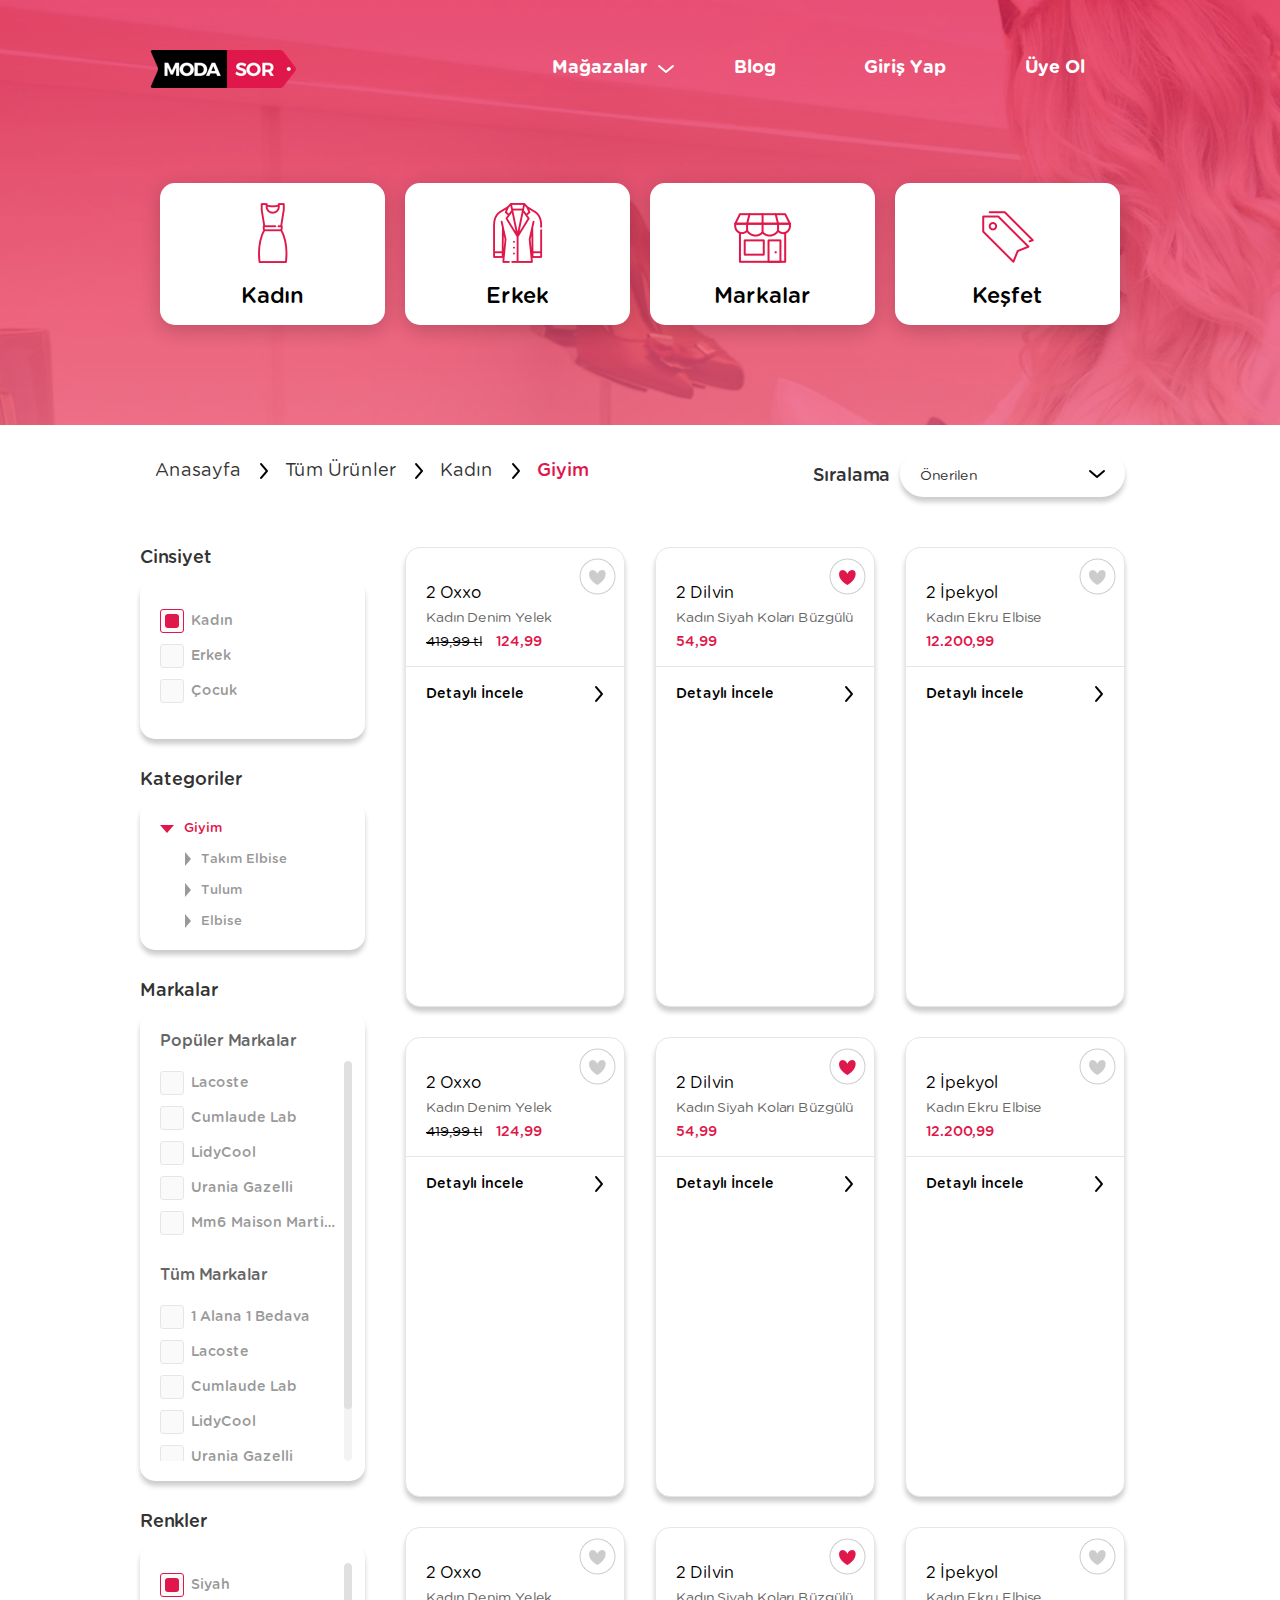
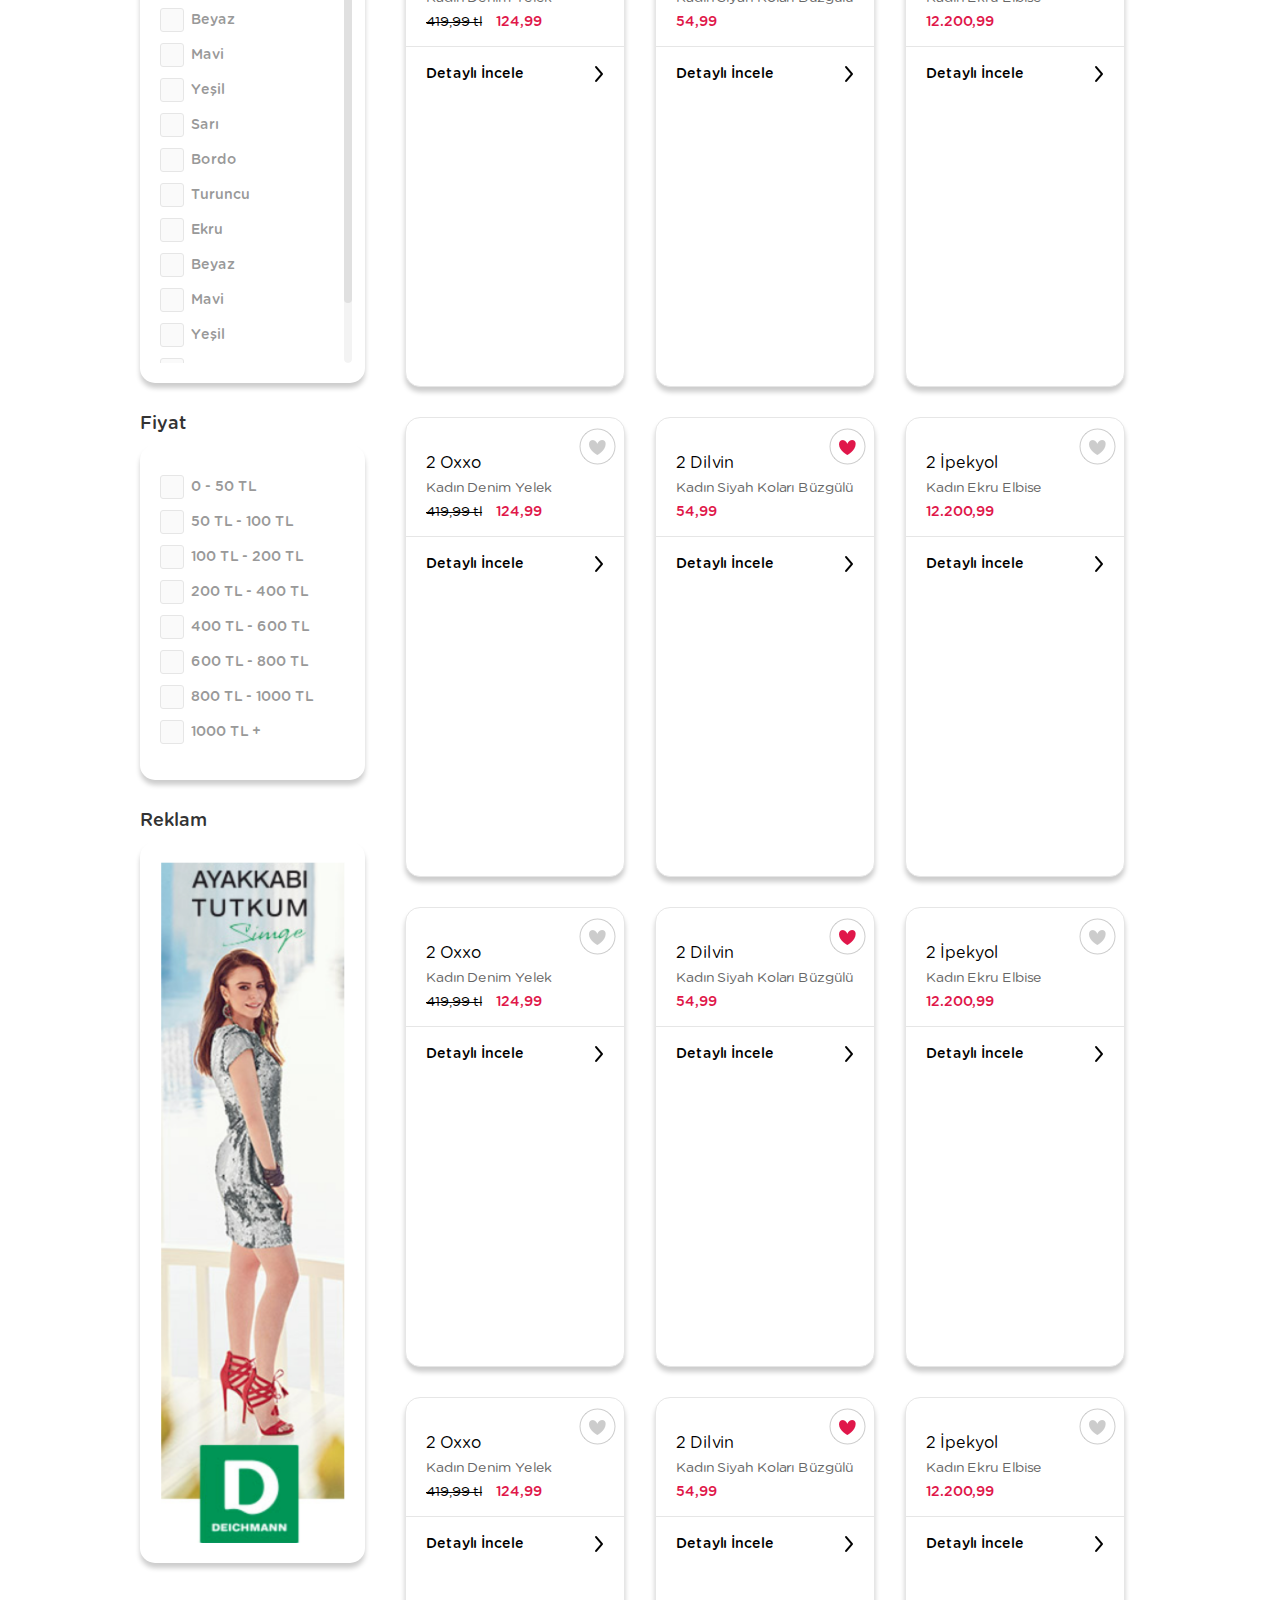
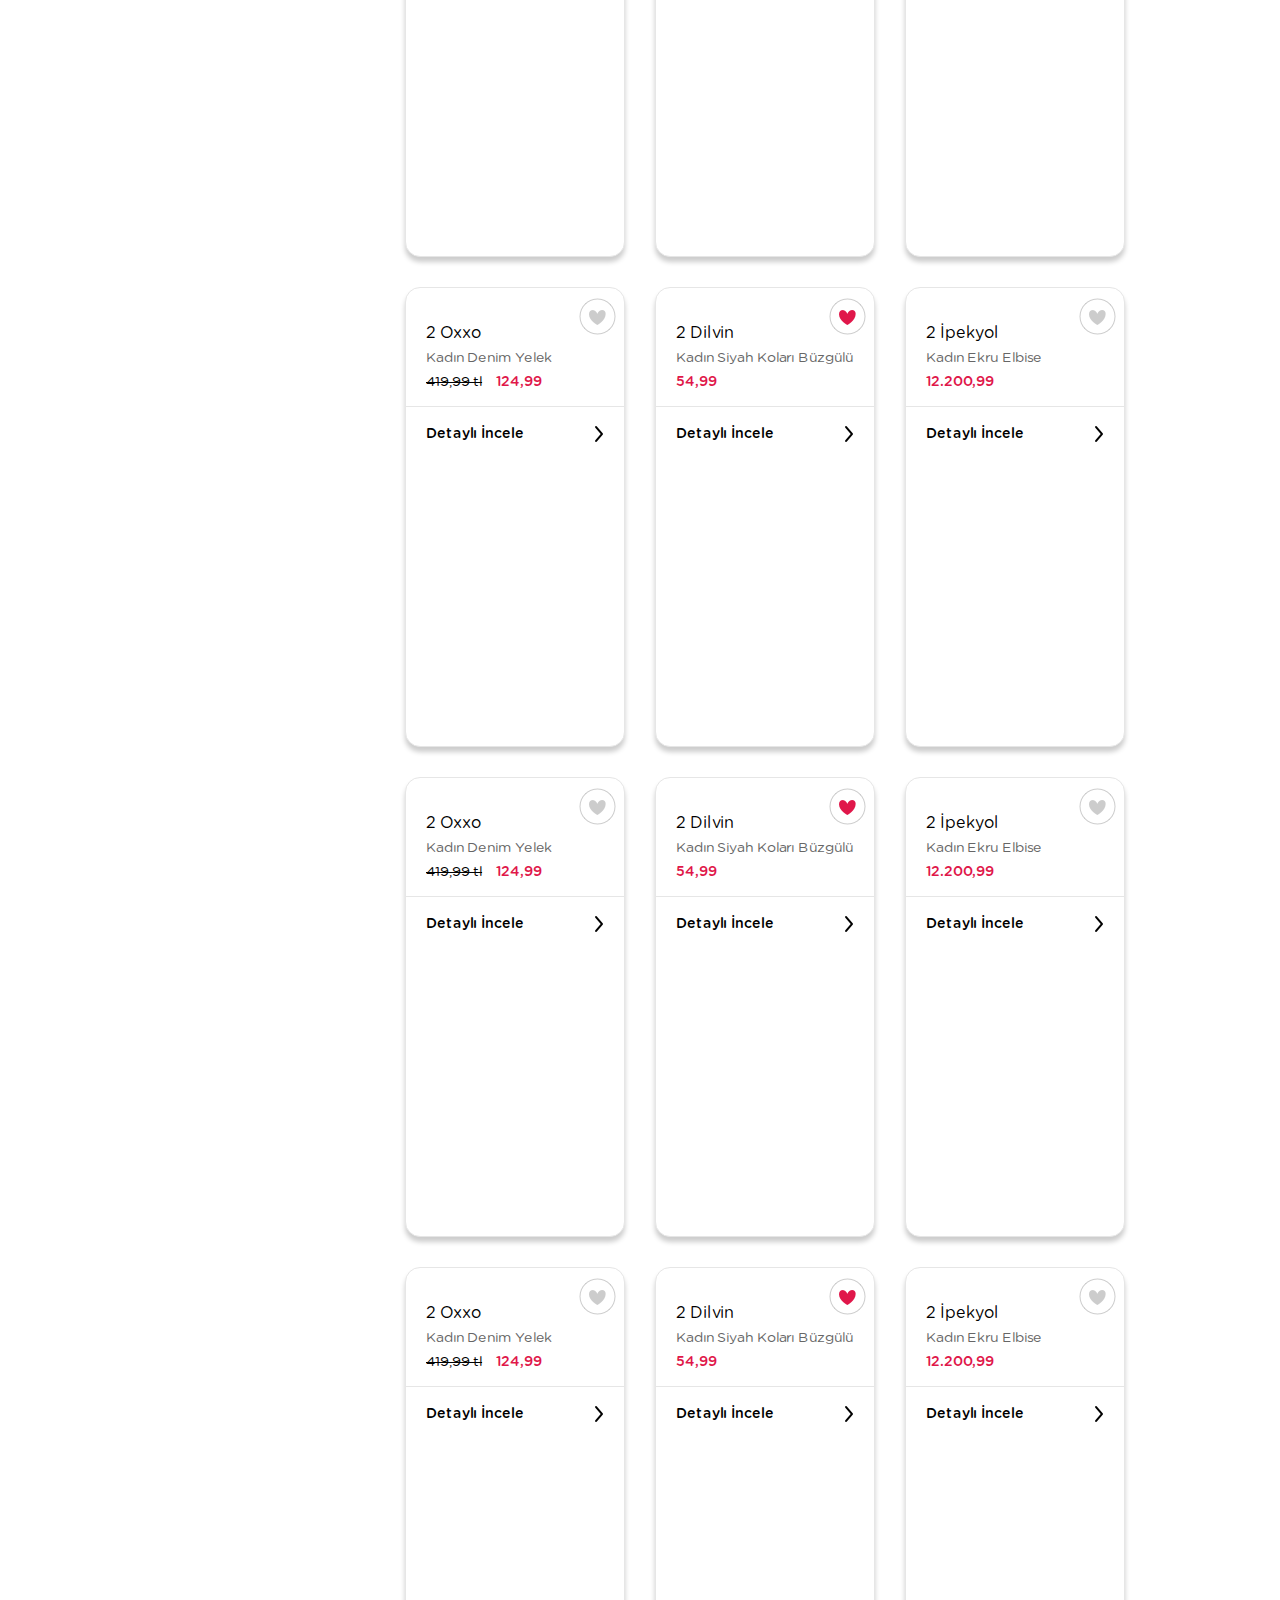
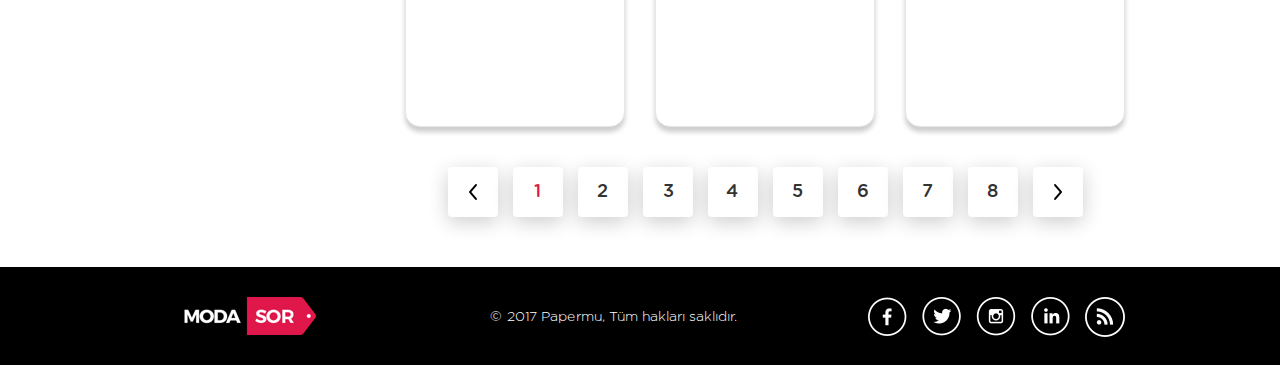
==== commit d8878402: "Add files via upload" ====
--- a/category.html
+++ b/category.html
@@ -9,6 +9,7 @@
     <!-- Bootstrap -->
     <link href="css/bootstrap.css" rel="stylesheet">
     <link href="css/main.css" rel="stylesheet">
+    <link rel="stylesheet" href="css/scrollbar.css">
 
     <!-- HTML5 shim and Respond.js for IE8 support of HTML5 elements and media queries -->
     <!-- WARNING: Respond.js doesn't work if you view the page via file:// -->
@@ -150,88 +151,126 @@
                 </div>
 
                 <div class="filter-wrapper">
+                    <p class="filter-title">Kategoriler</p>
+                    <div class="searchbox">
+                        <div class="cat-item active"><i class="cat-arrow"></i><span>Giyim</span></div>
+                        <div class="cat-item"><i class="cat-arrow"></i><span>Takım Elbise</span></div>
+                        <div class="cat-item"><i class="cat-arrow"></i><span>Tulum</span></div>
+                        <div class="cat-item"><i class="cat-arrow"></i><span>Elbise</span></div>
+                    </div>
+                </div>
+
+                <div class="filter-wrapper">
                     <p class="filter-title">Markalar</p>
                     <div class="searchbox scroll">
                         <p class="sub-title">Popüler Markalar</p>
-                        <div class="checkbox">
-                            <input id="Lacoste" type="checkbox">
-                            <label for="Lacoste"><span>Lacoste</span></label>
-                        </div>
-                        <div class="checkbox">
-                            <input id="Cumlaude" type="checkbox">
-                            <label for="Cumlaude"><span>Cumlaude Lab</span></label>
-                        </div>
-                        <div class="checkbox">
-                            <input id="LidyCool" type="checkbox">
-                            <label for="LidyCool"><span>LidyCool</span></label>
-                        </div>
-                        <div class="checkbox">
-                            <input id="Urania" type="checkbox">
-                            <label for="Urania"><span>Urania Gazelli</span></label>
-                        </div>
-                        <div class="checkbox">
-                            <input id="Mm6" type="checkbox">
-                            <label for="Mm6"><span>Mm6 Maison Martin Margiela</span></label>
-                        </div>
+                        <div class="scrollbar-inner custom-scroll">
+                            <div class="checkbox">
+                                <input id="Lacoste" type="checkbox">
+                                <label for="Lacoste"><span>Lacoste</span></label>
+                            </div>
+                            <div class="checkbox">
+                                <input id="Cumlaude" type="checkbox">
+                                <label for="Cumlaude"><span>Cumlaude Lab</span></label>
+                            </div>
+                            <div class="checkbox">
+                                <input id="LidyCool" type="checkbox">
+                                <label for="LidyCool"><span>LidyCool</span></label>
+                            </div>
+                            <div class="checkbox">
+                                <input id="Urania" type="checkbox">
+                                <label for="Urania"><span>Urania Gazelli</span></label>
+                            </div>
+                            <div class="checkbox">
+                                <input id="Mm6" type="checkbox">
+                                <label for="Mm6"><span>Mm6 Maison Martin Margiela</span></label>
+                            </div>
+
                         <p class="sub-title">Tüm Markalar</p>
-                        <div class="checkbox">
-                        <input id="Lacoste" type="checkbox">
-                        <label for="Lacoste"><span>Lacoste</span></label>
-                    </div>
-                        <div class="checkbox">
-                            <input id="Cumlaude" type="checkbox">
-                            <label for="Cumlaude"><span>Cumlaude Lab</span></label>
-                        </div>
-                        <div class="checkbox">
-                            <input id="LidyCool" type="checkbox">
-                            <label for="LidyCool"><span>LidyCool</span></label>
-                        </div>
-                        <div class="checkbox">
-                            <input id="Urania" type="checkbox">
-                            <label for="Urania"><span>Urania Gazelli</span></label>
-                        </div>
-                        <div class="checkbox">
-                            <input id="Mm6" type="checkbox">
-                            <label for="Mm6"><span>Mm6 Maison Martin Margiela</span></label>
-                        </div>
-                    </div>
-                </div>
-
+                            <div class="checkbox">
+                                <input id="Bedava" type="checkbox">
+                                <label for="Bedava"><span>1 Alana 1 Bedava</span></label>
+                            </div>
+                            <div class="checkbox">
+                                <input id="Lacoste" type="checkbox">
+                                <label for="Lacoste"><span>Lacoste</span></label>
+                            </div>
+                            <div class="checkbox">
+                                <input id="Cumlaude" type="checkbox">
+                                <label for="Cumlaude"><span>Cumlaude Lab</span></label>
+                            </div>
+                            <div class="checkbox">
+                                <input id="LidyCool" type="checkbox">
+                                <label for="LidyCool"><span>LidyCool</span></label>
+                            </div>
+                            <div class="checkbox">
+                                <input id="Urania" type="checkbox">
+                                <label for="Urania"><span>Urania Gazelli</span></label>
+                            </div>
+                            <div class="checkbox">
+                                <input id="Mm6" type="checkbox">
+                                <label for="Mm6"><span>Mm6 Maison Martin Margiela</span></label>
+                            </div>
+                        </div>
+                    </div>
+                </div>
 
                 <div class="filter-wrapper">
                     <p class="filter-title">Renkler</p>
                     <div class="searchbox scroll">
-                        <div class="checkbox active">
-                            <input id="siyah" type="checkbox">
-                            <label for="siyah"><span>Siyah</span></label>
-                        </div>
-                        <div class="checkbox">
-                            <input id="beyaz" type="checkbox">
-                            <label for="beyaz"><span>Beyaz</span></label>
-                        </div>
-                        <div class="checkbox">
-                            <input id="mavi" type="checkbox">
-                            <label for="mavi"><span>Mavi</span></label>
-                        </div>
-                        <div class="checkbox">
-                            <input id="yesil" type="checkbox">
-                            <label for="yesil"><span>Yeşil</span></label>
-                        </div>
-                        <div class="checkbox">
-                            <input id="sari" type="checkbox">
-                            <label for="sari"><span>Sarı</span></label>
-                        </div>
-                        <div class="checkbox">
-                            <input id="bordo" type="checkbox">
-                            <label for="bordo"><span>Bordo</span></label>
-                        </div>
-                        <div class="checkbox">
-                            <input id="turuncu" type="checkbox">
-                            <label for="turuncu"><span>Turuncu</span></label>
-                        </div>
-                        <div class="checkbox">
-                            <input id="ekru" type="checkbox">
-                            <label for="ekru"><span>Ekru</span></label>
+                        <div class="scrollbar-inner custom-scroll">
+                            <div class="checkbox active">
+                                <input id="siyah" type="checkbox">
+                                <label for="siyah"><span>Siyah</span></label>
+                            </div>
+                            <div class="checkbox">
+                                <input id="beyaz" type="checkbox">
+                                <label for="beyaz"><span>Beyaz</span></label>
+                            </div>
+                            <div class="checkbox">
+                                <input id="mavi" type="checkbox">
+                                <label for="mavi"><span>Mavi</span></label>
+                            </div>
+                            <div class="checkbox">
+                                <input id="yesil" type="checkbox">
+                                <label for="yesil"><span>Yeşil</span></label>
+                            </div>
+                            <div class="checkbox">
+                                <input id="sari" type="checkbox">
+                                <label for="sari"><span>Sarı</span></label>
+                            </div>
+                            <div class="checkbox">
+                                <input id="bordo" type="checkbox">
+                                <label for="bordo"><span>Bordo</span></label>
+                            </div>
+                            <div class="checkbox">
+                                <input id="turuncu" type="checkbox">
+                                <label for="turuncu"><span>Turuncu</span></label>
+                            </div>
+                            <div class="checkbox">
+                                <input id="ekru" type="checkbox">
+                                <label for="ekru"><span>Ekru</span></label>
+                            </div>
+                            <div class="checkbox">
+                                <input id="beyaz" type="checkbox">
+                                <label for="beyaz"><span>Beyaz</span></label>
+                            </div>
+                            <div class="checkbox">
+                                <input id="mavi" type="checkbox">
+                                <label for="mavi"><span>Mavi</span></label>
+                            </div>
+                            <div class="checkbox">
+                                <input id="yesil" type="checkbox">
+                                <label for="yesil"><span>Yeşil</span></label>
+                            </div>
+                            <div class="checkbox">
+                                <input id="sari" type="checkbox">
+                                <label for="sari"><span>Sarı</span></label>
+                            </div>
+                            <div class="checkbox">
+                                <input id="bordo" type="checkbox">
+                                <label for="bordo"><span>Bordo</span></label>
+                            </div>
                         </div>
                     </div>
                 </div>
@@ -287,6 +326,9 @@
                 <div class="product-card-wrapper col-sm-4">
                     <div class="product-image-wrapper">
                         <div class="single-products">
+                            <div class="favorite">
+                                <div class="passive-fav"></div>
+                            </div>
                             <img src="https://trendyol.cubecdn.net//Assets/ProductImages/oa/67/219615/2/1003142055103_1_org.jpg" alt="" />
                             <div class="productinfo">
                                 <h2>2 Oxxo</h2>
@@ -300,6 +342,9 @@
                 <div class="product-card-wrapper col-sm-4">
                     <div class="product-image-wrapper">
                         <div class="single-products">
+                            <div class="favorite">
+                                <div class="active-fav"></div>
+                            </div>
                             <img src="https://trendyol.cubecdn.net//Assets/ProductImages/oa/68/640519/1/8680790362445_1_org.jpg" alt="" />
                             <div class="productinfo">
                                 <h2>2 Dilvin</h2>
@@ -313,6 +358,9 @@
                 <div class="product-card-wrapper col-sm-4">
                     <div class="product-image-wrapper">
                         <div class="single-products">
+                            <div class="favorite">
+                                <div class="passive-fav"></div>
+                            </div>
                             <img src="https://trendyol.cubecdn.net//Assets/ProductImages/59247-2/8859097913050_1_org.jpg" alt="" />
                             <div class="productinfo">
                                 <h2>2 İpekyol</h2>
@@ -326,6 +374,9 @@
                 <div class="product-card-wrapper col-sm-4">
                     <div class="product-image-wrapper">
                         <div class="single-products">
+                            <div class="favorite">
+                                <div class="passive-fav"></div>
+                            </div>
                             <img src="https://trendyol.cubecdn.net//Assets/ProductImages/oa/67/219615/2/1003142055103_1_org.jpg" alt="" />
                             <div class="productinfo">
                                 <h2>2 Oxxo</h2>
@@ -339,6 +390,9 @@
                 <div class="product-card-wrapper col-sm-4">
                     <div class="product-image-wrapper">
                         <div class="single-products">
+                            <div class="favorite">
+                                <div class="active-fav"></div>
+                            </div>
                             <img src="https://trendyol.cubecdn.net//Assets/ProductImages/oa/68/640519/1/8680790362445_1_org.jpg" alt="" />
                             <div class="productinfo">
                                 <h2>2 Dilvin</h2>
@@ -352,6 +406,9 @@
                 <div class="product-card-wrapper col-sm-4">
                     <div class="product-image-wrapper">
                         <div class="single-products">
+                            <div class="favorite">
+                                <div class="passive-fav"></div>
+                            </div>
                             <img src="https://trendyol.cubecdn.net//Assets/ProductImages/59247-2/8859097913050_1_org.jpg" alt="" />
                             <div class="productinfo">
                                 <h2>2 İpekyol</h2>
@@ -365,6 +422,9 @@
                 <div class="product-card-wrapper col-sm-4">
                     <div class="product-image-wrapper">
                         <div class="single-products">
+                            <div class="favorite">
+                                <div class="passive-fav"></div>
+                            </div>
                             <img src="https://trendyol.cubecdn.net//Assets/ProductImages/oa/67/219615/2/1003142055103_1_org.jpg" alt="" />
                             <div class="productinfo">
                                 <h2>2 Oxxo</h2>
@@ -378,6 +438,9 @@
                 <div class="product-card-wrapper col-sm-4">
                     <div class="product-image-wrapper">
                         <div class="single-products">
+                            <div class="favorite">
+                                <div class="active-fav"></div>
+                            </div>
                             <img src="https://trendyol.cubecdn.net//Assets/ProductImages/oa/68/640519/1/8680790362445_1_org.jpg" alt="" />
                             <div class="productinfo">
                                 <h2>2 Dilvin</h2>
@@ -391,6 +454,9 @@
                 <div class="product-card-wrapper col-sm-4">
                     <div class="product-image-wrapper">
                         <div class="single-products">
+                            <div class="favorite">
+                                <div class="passive-fav"></div>
+                            </div>
                             <img src="https://trendyol.cubecdn.net//Assets/ProductImages/59247-2/8859097913050_1_org.jpg" alt="" />
                             <div class="productinfo">
                                 <h2>2 İpekyol</h2>
@@ -404,6 +470,9 @@
                 <div class="product-card-wrapper col-sm-4">
                     <div class="product-image-wrapper">
                         <div class="single-products">
+                            <div class="favorite">
+                                <div class="passive-fav"></div>
+                            </div>
                             <img src="https://trendyol.cubecdn.net//Assets/ProductImages/oa/67/219615/2/1003142055103_1_org.jpg" alt="" />
                             <div class="productinfo">
                                 <h2>2 Oxxo</h2>
@@ -417,6 +486,9 @@
                 <div class="product-card-wrapper col-sm-4">
                     <div class="product-image-wrapper">
                         <div class="single-products">
+                            <div class="favorite">
+                                <div class="active-fav"></div>
+                            </div>
                             <img src="https://trendyol.cubecdn.net//Assets/ProductImages/oa/68/640519/1/8680790362445_1_org.jpg" alt="" />
                             <div class="productinfo">
                                 <h2>2 Dilvin</h2>
@@ -430,6 +502,9 @@
                 <div class="product-card-wrapper col-sm-4">
                     <div class="product-image-wrapper">
                         <div class="single-products">
+                            <div class="favorite">
+                                <div class="passive-fav"></div>
+                            </div>
                             <img src="https://trendyol.cubecdn.net//Assets/ProductImages/59247-2/8859097913050_1_org.jpg" alt="" />
                             <div class="productinfo">
                                 <h2>2 İpekyol</h2>
@@ -443,6 +518,9 @@
                 <div class="product-card-wrapper col-sm-4">
                     <div class="product-image-wrapper">
                         <div class="single-products">
+                            <div class="favorite">
+                                <div class="passive-fav"></div>
+                            </div>
                             <img src="https://trendyol.cubecdn.net//Assets/ProductImages/oa/67/219615/2/1003142055103_1_org.jpg" alt="" />
                             <div class="productinfo">
                                 <h2>2 Oxxo</h2>
@@ -456,6 +534,9 @@
                 <div class="product-card-wrapper col-sm-4">
                     <div class="product-image-wrapper">
                         <div class="single-products">
+                            <div class="favorite">
+                                <div class="active-fav"></div>
+                            </div>
                             <img src="https://trendyol.cubecdn.net//Assets/ProductImages/oa/68/640519/1/8680790362445_1_org.jpg" alt="" />
                             <div class="productinfo">
                                 <h2>2 Dilvin</h2>
@@ -469,6 +550,9 @@
                 <div class="product-card-wrapper col-sm-4">
                     <div class="product-image-wrapper">
                         <div class="single-products">
+                            <div class="favorite">
+                                <div class="passive-fav"></div>
+                            </div>
                             <img src="https://trendyol.cubecdn.net//Assets/ProductImages/59247-2/8859097913050_1_org.jpg" alt="" />
                             <div class="productinfo">
                                 <h2>2 İpekyol</h2>
@@ -478,6 +562,213 @@
                             <a href="">Detaylı İncele</a>
                         </div>
                     </div>
+                </div>
+                <div class="product-card-wrapper col-sm-4">
+                    <div class="product-image-wrapper">
+                        <div class="single-products">
+                            <div class="favorite">
+                                <div class="passive-fav"></div>
+                            </div>
+                            <img src="https://trendyol.cubecdn.net//Assets/ProductImages/oa/67/219615/2/1003142055103_1_org.jpg" alt="" />
+                            <div class="productinfo">
+                                <h2>2 Oxxo</h2>
+                                <p class="text-ellipsis">Kadın Denim Yelek</p>
+                                <strike>419,99 tl</strike> <price>124,99</price>
+                            </div>
+                            <a href="">Detaylı İncele</a>
+                        </div>
+                    </div>
+                </div>
+                <div class="product-card-wrapper col-sm-4">
+                    <div class="product-image-wrapper">
+                        <div class="single-products">
+                            <div class="favorite">
+                                <div class="active-fav"></div>
+                            </div>
+                            <img src="https://trendyol.cubecdn.net//Assets/ProductImages/oa/68/640519/1/8680790362445_1_org.jpg" alt="" />
+                            <div class="productinfo">
+                                <h2>2 Dilvin</h2>
+                                <p class="text-ellipsis">Kadın Siyah Koları Büzgülü</p>
+                                <price>54,99</price>
+                            </div>
+                            <a href="">Detaylı İncele</a>
+                        </div>
+                    </div>
+                </div>
+                <div class="product-card-wrapper col-sm-4">
+                    <div class="product-image-wrapper">
+                        <div class="single-products">
+                            <div class="favorite">
+                                <div class="passive-fav"></div>
+                            </div>
+                            <img src="https://trendyol.cubecdn.net//Assets/ProductImages/59247-2/8859097913050_1_org.jpg" alt="" />
+                            <div class="productinfo">
+                                <h2>2 İpekyol</h2>
+                                <p class="text-ellipsis">Kadın Ekru Elbise</p>
+                                <price>12.200,99</price>
+                            </div>
+                            <a href="">Detaylı İncele</a>
+                        </div>
+                    </div>
+                </div>
+                <div class="product-card-wrapper col-sm-4">
+                    <div class="product-image-wrapper">
+                        <div class="single-products">
+                            <div class="favorite">
+                                <div class="passive-fav"></div>
+                            </div>
+                            <img src="https://trendyol.cubecdn.net//Assets/ProductImages/oa/67/219615/2/1003142055103_1_org.jpg" alt="" />
+                            <div class="productinfo">
+                                <h2>2 Oxxo</h2>
+                                <p class="text-ellipsis">Kadın Denim Yelek</p>
+                                <strike>419,99 tl</strike> <price>124,99</price>
+                            </div>
+                            <a href="">Detaylı İncele</a>
+                        </div>
+                    </div>
+                </div>
+                <div class="product-card-wrapper col-sm-4">
+                    <div class="product-image-wrapper">
+                        <div class="single-products">
+                            <div class="favorite">
+                                <div class="active-fav"></div>
+                            </div>
+                            <img src="https://trendyol.cubecdn.net//Assets/ProductImages/oa/68/640519/1/8680790362445_1_org.jpg" alt="" />
+                            <div class="productinfo">
+                                <h2>2 Dilvin</h2>
+                                <p class="text-ellipsis">Kadın Siyah Koları Büzgülü</p>
+                                <price>54,99</price>
+                            </div>
+                            <a href="">Detaylı İncele</a>
+                        </div>
+                    </div>
+                </div>
+                <div class="product-card-wrapper col-sm-4">
+                    <div class="product-image-wrapper">
+                        <div class="single-products">
+                            <div class="favorite">
+                                <div class="passive-fav"></div>
+                            </div>
+                            <img src="https://trendyol.cubecdn.net//Assets/ProductImages/59247-2/8859097913050_1_org.jpg" alt="" />
+                            <div class="productinfo">
+                                <h2>2 İpekyol</h2>
+                                <p class="text-ellipsis">Kadın Ekru Elbise</p>
+                                <price>12.200,99</price>
+                            </div>
+                            <a href="">Detaylı İncele</a>
+                        </div>
+                    </div>
+                </div>
+                <div class="product-card-wrapper col-sm-4">
+                    <div class="product-image-wrapper">
+                        <div class="single-products">
+                            <div class="favorite">
+                                <div class="passive-fav"></div>
+                            </div>
+                            <img src="https://trendyol.cubecdn.net//Assets/ProductImages/oa/67/219615/2/1003142055103_1_org.jpg" alt="" />
+                            <div class="productinfo">
+                                <h2>2 Oxxo</h2>
+                                <p class="text-ellipsis">Kadın Denim Yelek</p>
+                                <strike>419,99 tl</strike> <price>124,99</price>
+                            </div>
+                            <a href="">Detaylı İncele</a>
+                        </div>
+                    </div>
+                </div>
+                <div class="product-card-wrapper col-sm-4">
+                    <div class="product-image-wrapper">
+                        <div class="single-products">
+                            <div class="favorite">
+                                <div class="active-fav"></div>
+                            </div>
+                            <img src="https://trendyol.cubecdn.net//Assets/ProductImages/oa/68/640519/1/8680790362445_1_org.jpg" alt="" />
+                            <div class="productinfo">
+                                <h2>2 Dilvin</h2>
+                                <p class="text-ellipsis">Kadın Siyah Koları Büzgülü</p>
+                                <price>54,99</price>
+                            </div>
+                            <a href="">Detaylı İncele</a>
+                        </div>
+                    </div>
+                </div>
+                <div class="product-card-wrapper col-sm-4">
+                    <div class="product-image-wrapper">
+                        <div class="single-products">
+                            <div class="favorite">
+                                <div class="passive-fav"></div>
+                            </div>
+                            <img src="https://trendyol.cubecdn.net//Assets/ProductImages/59247-2/8859097913050_1_org.jpg" alt="" />
+                            <div class="productinfo">
+                                <h2>2 İpekyol</h2>
+                                <p class="text-ellipsis">Kadın Ekru Elbise</p>
+                                <price>12.200,99</price>
+                            </div>
+                            <a href="">Detaylı İncele</a>
+                        </div>
+                    </div>
+                </div>
+                <div class="product-card-wrapper col-sm-4">
+                    <div class="product-image-wrapper">
+                        <div class="single-products">
+                            <div class="favorite">
+                                <div class="passive-fav"></div>
+                            </div>
+                            <img src="https://trendyol.cubecdn.net//Assets/ProductImages/oa/67/219615/2/1003142055103_1_org.jpg" alt="" />
+                            <div class="productinfo">
+                                <h2>2 Oxxo</h2>
+                                <p class="text-ellipsis">Kadın Denim Yelek</p>
+                                <strike>419,99 tl</strike> <price>124,99</price>
+                            </div>
+                            <a href="">Detaylı İncele</a>
+                        </div>
+                    </div>
+                </div>
+                <div class="product-card-wrapper col-sm-4">
+                    <div class="product-image-wrapper">
+                        <div class="single-products">
+                            <div class="favorite">
+                                <div class="active-fav"></div>
+                            </div>
+                            <img src="https://trendyol.cubecdn.net//Assets/ProductImages/oa/68/640519/1/8680790362445_1_org.jpg" alt="" />
+                            <div class="productinfo">
+                                <h2>2 Dilvin</h2>
+                                <p class="text-ellipsis">Kadın Siyah Koları Büzgülü</p>
+                                <price>54,99</price>
+                            </div>
+                            <a href="">Detaylı İncele</a>
+                        </div>
+                    </div>
+                </div>
+                <div class="product-card-wrapper col-sm-4">
+                    <div class="product-image-wrapper">
+                        <div class="single-products">
+                            <div class="favorite">
+                                <div class="passive-fav"></div>
+                            </div>
+                            <img src="https://trendyol.cubecdn.net//Assets/ProductImages/59247-2/8859097913050_1_org.jpg" alt="" />
+                            <div class="productinfo">
+                                <h2>2 İpekyol</h2>
+                                <p class="text-ellipsis">Kadın Ekru Elbise</p>
+                                <price>12.200,99</price>
+                            </div>
+                            <a href="">Detaylı İncele</a>
+                        </div>
+                    </div>
+                </div>
+
+                <div class="col-lg-12">
+                <div class="pagination-bar">
+                    <div class="page-item prev"></div>
+                    <div class="page-item active">1</div>
+                    <div class="page-item">2</div>
+                    <div class="page-item">3</div>
+                    <div class="page-item">4</div>
+                    <div class="page-item">5</div>
+                    <div class="page-item">6</div>
+                    <div class="page-item">7</div>
+                    <div class="page-item">8</div>
+                    <div class="page-item next"></div>
+                </div>
                 </div>
             </div>
         </div>
@@ -512,7 +803,13 @@
 <!-- jQuery (necessary for Bootstrap's JavaScript plugins) -->
 <script src="js/jquery-3.1.1.min.js"></script>
 <script src="js/bootstrap.min.js"></script>
-
+<script src="js/jquery.scrollbar.min.js"></script>
+
+<script>
+    jQuery(document).ready(function(){
+        jQuery('.scrollbar-inner').scrollbar();
+    });
+</script>
 
 </body>
 </html>
--- a/css/main.css
+++ b/css/main.css
@@ -436,9 +436,9 @@
                 ul.nav li > .hover-menu{
                     position: absolute;
                     top:60px;
-                    left: -370px;
+                    left: -390px;
                     display:none;
-                    width: 960px;
+                    width: 1000px;
                     height: 405px;
                     border-radius: 8px;
                     background-color: #ffffff;
@@ -546,7 +546,7 @@
 
                     ul.nav li > .hover-menu .brand-box{
                         float:left;
-                        width: 450px;
+                        width: 490px;
                         padding: 40px 50px;
                     }
 
@@ -577,7 +577,7 @@
                                 border-radius: 8px;
                                 background-color: #ffffff;
                                 box-shadow: 0 5px 20px 0 rgba(0, 0, 0, 0.2);
-                                margin-left: 20px;
+                                margin-left: 30px;
                                 cursor: pointer;
                             }
 
@@ -899,6 +899,7 @@
         }
 
         .product-image-wrapper{
+            position: relative;
             height: 460px;
             background-color: #ffffff;
             box-shadow: 0 5px 5px 0 rgba(0, 0, 0, 0.2);
@@ -968,6 +969,28 @@
         }
 
 
+        .favorite{
+            position: absolute;
+            top: 10px;
+            right: 10px;
+            z-index: 1000;
+            width: 35px;
+            height: 35px;
+            cursor: pointer;
+        }
+
+        .favorite .passive-fav{
+            width: 37px;
+            height: 37px;
+            background: url('../images/passive-favourite.png') no-repeat 0 0
+        }
+
+        .favorite .active-fav{
+            width: 37px;
+            height: 37px;
+            background: url('../images/active-favourite.png') no-repeat 0 0
+        }
+
 .deal-banner{
     background-color: #fafafa;
     padding-bottom: 50px;
@@ -1001,7 +1024,7 @@
     .popular-category .product-image-wrapper{
         width: 305px;
         height: auto;
-        margin: 10px;
+        margin: 13px;
     }
 
     .popular-category .product-image-wrapper .productinfo{
@@ -1279,7 +1302,7 @@
     font-size: 14px;
     text-align: left;
     color: #999999;
-    width: 160px;
+    width: 150px;
     display: block;
     text-overflow: ellipsis;
     white-space: nowrap;
@@ -1307,6 +1330,97 @@
 .checkbox.active label:after{opacity:1}
 
 
+.custom-scroll{
+    max-height: 400px;
+    width: 105%;
+}
+
+.cat-item{
+    float:left;
+    width: 100%;
+    font-family: GothamRoundedMedium;
+    text-align: left;
+    color: #999999;
+    margin-top: 15px;
+    margin-left: 25px;
+    cursor: pointer;
+}
+.cat-item:nth-child(1){
+    margin-top:0;
+}
+
+.cat-item.active{
+    float:left;
+    color: #e0174a;
+    margin-left: 0;
+}
+
+.active .cat-arrow{
+    float:left;
+    width: 0;
+    height: 0;
+    border-style: solid;
+    border-width: 8px 7px 0 7px;
+    border-color: #e0174a transparent transparent transparent;
+    margin-top: 4px;
+}
+
+.cat-arrow{
+    float:left;
+    height: 0;
+    border-style: solid;
+    border-width: 7px 0 7px 6px;
+    border-color: transparent transparent transparent #999;
+}
+
+.cat-item span{
+    margin-left: 10px;
+    float:left;
+}
+
+
+.pagination-bar{
+    margin: 30px auto 0 auto;
+    width: 635px;
+}
+
+.pagination-bar .page-item{
+    float: left;
+    width: 50px;
+    height: 50px;
+    line-height: 50px;
+    border-radius: 4px;
+    background-color: #ffffff;
+    box-shadow: 0 5px 20px 0 rgba(0, 0, 0, 0.2);
+    margin-left: 15px;
+    font-family: GothamRoundedMedium;
+    font-size: 18px;
+    text-align: center;
+    color: #333333;
+    cursor: pointer;
+}
+
+.pagination-bar .page-item:nth-child(1){
+    margin-left:0;
+}
+
+.pagination-bar .page-item.active{
+    color: #e0174a;
+}
+
+.pagination-bar .page-item:hover{
+    color: #e0174a;
+    background-color: #fafafa !important;
+}
+
+.pagination-bar .page-item.prev{
+    background: url('../images/prev-arrow.png') no-repeat center center;
+}
+.pagination-bar .page-item.next{
+    background: url('../images/go-arrow.png') no-repeat center center;
+}
+
+
 
 /******************************   Footer  **************************************/
 footer{
--- a/css/scrollbar.css
+++ b/css/scrollbar.css
@@ -0,0 +1,141 @@
+/*************** SCROLLBAR BASE CSS ***************/
+
+.scroll-wrapper {
+    overflow: hidden !important;
+    padding: 0 !important;
+    position: relative;
+}
+
+.scroll-wrapper > .scroll-content {
+    border: none !important;
+    box-sizing: content-box !important;
+    height: auto;
+    left: 0;
+    margin: 0;
+    max-height: none;
+    max-width: none !important;
+    overflow: scroll !important;
+    padding: 0;
+    position: relative !important;
+    top: 0;
+    width: auto !important;
+}
+
+.scroll-wrapper > .scroll-content::-webkit-scrollbar {
+    height: 0;
+    width: 0;
+}
+
+.scroll-element {
+    display: none;
+}
+.scroll-element, .scroll-element div {
+    box-sizing: content-box;
+}
+
+.scroll-element.scroll-x.scroll-scrollx_visible,
+.scroll-element.scroll-y.scroll-scrolly_visible {
+    display: block;
+}
+
+.scroll-element .scroll-bar,
+.scroll-element .scroll-arrow {
+    cursor: default;
+}
+
+.scroll-textarea {
+    border: 1px solid #cccccc;
+    border-top-color: #999999;
+}
+.scroll-textarea > .scroll-content {
+    overflow: hidden !important;
+}
+.scroll-textarea > .scroll-content > textarea {
+    border: none !important;
+    box-sizing: border-box;
+    height: 100% !important;
+    margin: 0;
+    max-height: none !important;
+    max-width: none !important;
+    overflow: scroll !important;
+    outline: none;
+    padding: 2px;
+    position: relative !important;
+    top: 0;
+    width: 100% !important;
+}
+.scroll-textarea > .scroll-content > textarea::-webkit-scrollbar {
+    height: 0;
+    width: 0;
+}
+
+
+
+
+/*************** SIMPLE INNER SCROLLBAR ***************/
+
+.scrollbar-inner > .scroll-element,
+.scrollbar-inner > .scroll-element div
+{
+    border: none;
+    margin: 0;
+    padding: 0;
+    position: absolute;
+    z-index: 10;
+}
+
+.scrollbar-inner > .scroll-element div {
+    display: block;
+    height: 100%;
+    left: 0;
+    top: 0;
+    width: 100%;
+}
+
+.scrollbar-inner > .scroll-element.scroll-x {
+    bottom: 2px;
+    height: 8px;
+    left: 0;
+    width: 100%;
+}
+
+.scrollbar-inner > .scroll-element.scroll-y {
+    height: 100%;
+    right: 2px;
+    top: 0;
+    width: 8px;
+}
+
+.scrollbar-inner > .scroll-element .scroll-element_outer {
+    overflow: hidden;
+}
+
+.scrollbar-inner > .scroll-element .scroll-element_outer,
+.scrollbar-inner > .scroll-element .scroll-element_track,
+.scrollbar-inner > .scroll-element .scroll-bar {
+    -webkit-border-radius: 8px;
+    -moz-border-radius: 8px;
+    border-radius: 8px;
+}
+
+.scrollbar-inner > .scroll-element .scroll-element_track,
+.scrollbar-inner > .scroll-element .scroll-bar {
+    -ms-filter:"progid:DXImageTransform.Microsoft.Alpha(Opacity=40)";
+    filter: alpha(opacity=40);
+    opacity: 0.4;
+}
+
+.scrollbar-inner > .scroll-element .scroll-element_track { background-color: #e0e0e0; }
+.scrollbar-inner > .scroll-element .scroll-bar { background-color: #c2c2c2; }
+.scrollbar-inner > .scroll-element:hover .scroll-bar { background-color: #919191; }
+.scrollbar-inner > .scroll-element.scroll-draggable .scroll-bar { background-color: #919191; }
+
+
+/* update scrollbar offset if both scrolls are visible */
+
+.scrollbar-inner > .scroll-element.scroll-x.scroll-scrolly_visible .scroll-element_track { left: -12px; }
+.scrollbar-inner > .scroll-element.scroll-y.scroll-scrollx_visible .scroll-element_track { top: -12px; }
+
+
+.scrollbar-inner > .scroll-element.scroll-x.scroll-scrolly_visible .scroll-element_size { left: -12px; }
+.scrollbar-inner > .scroll-element.scroll-y.scroll-scrollx_visible .scroll-element_size { top: -12px; }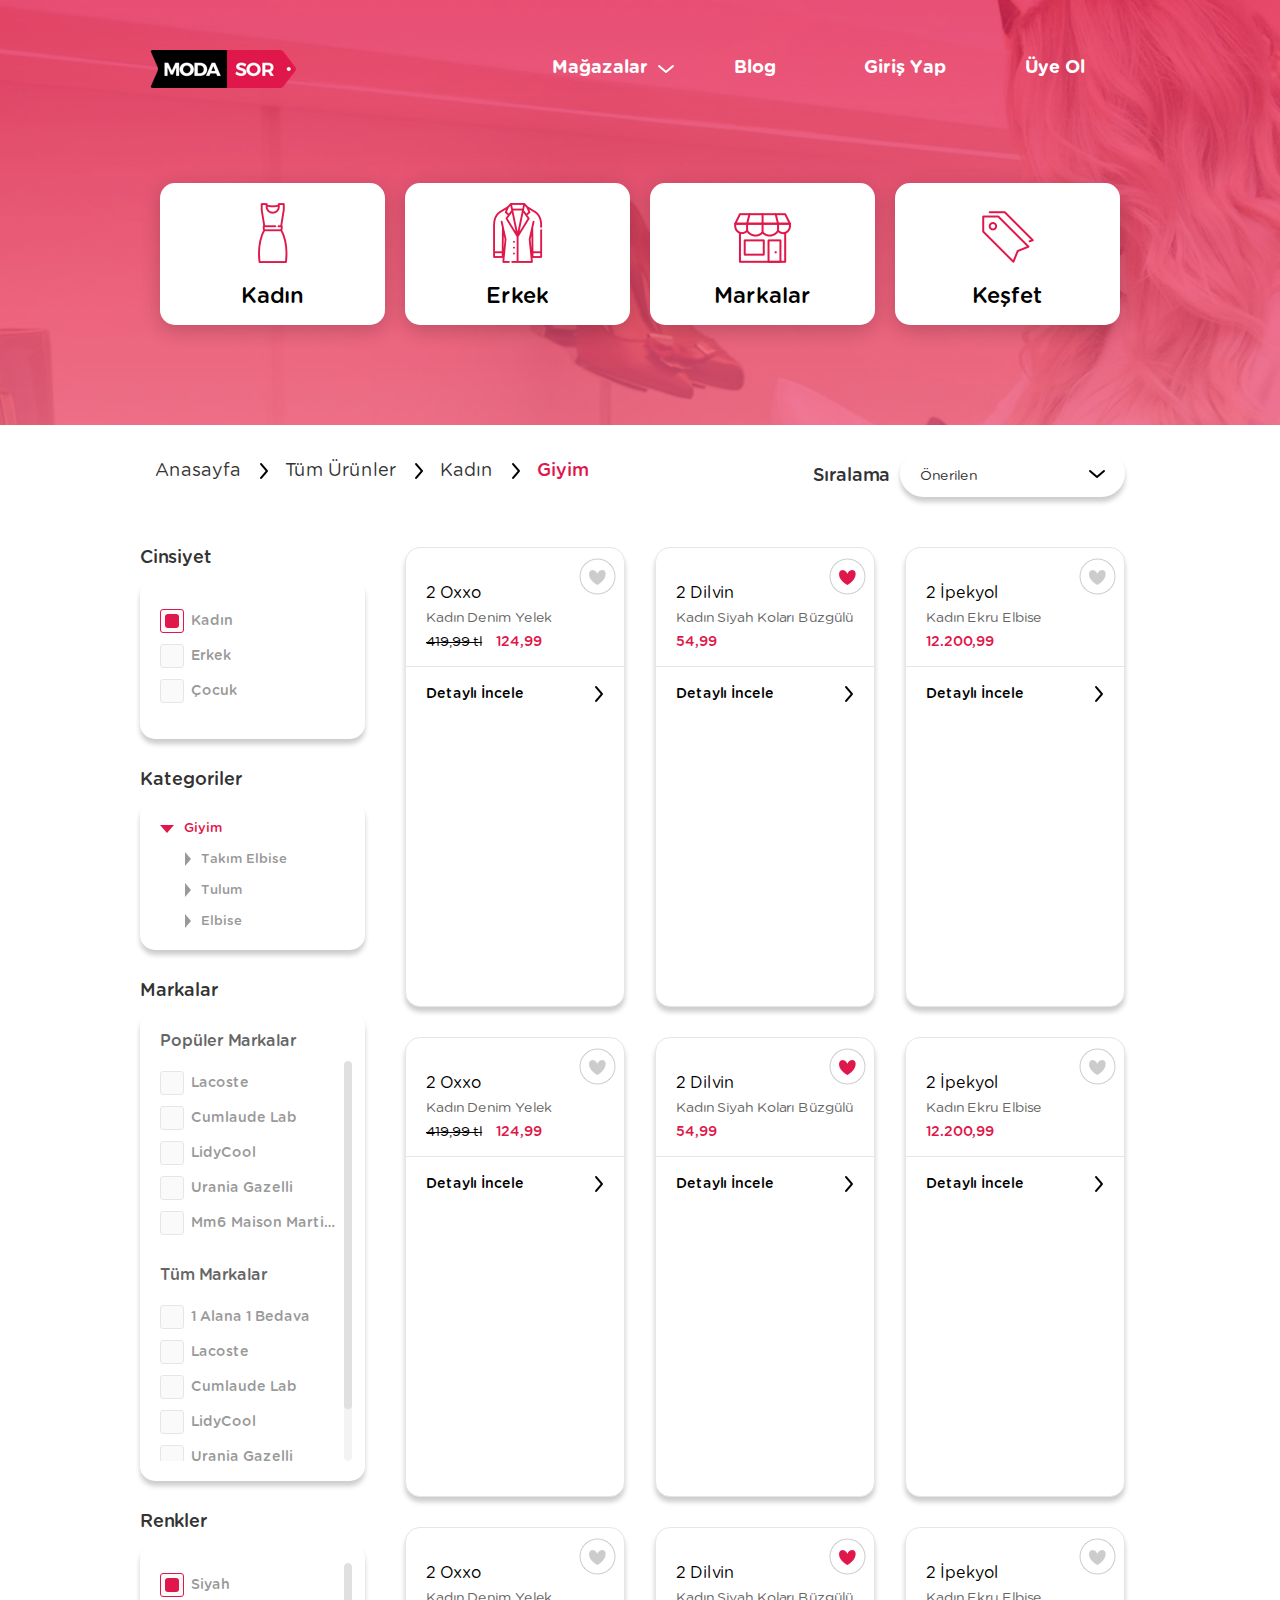
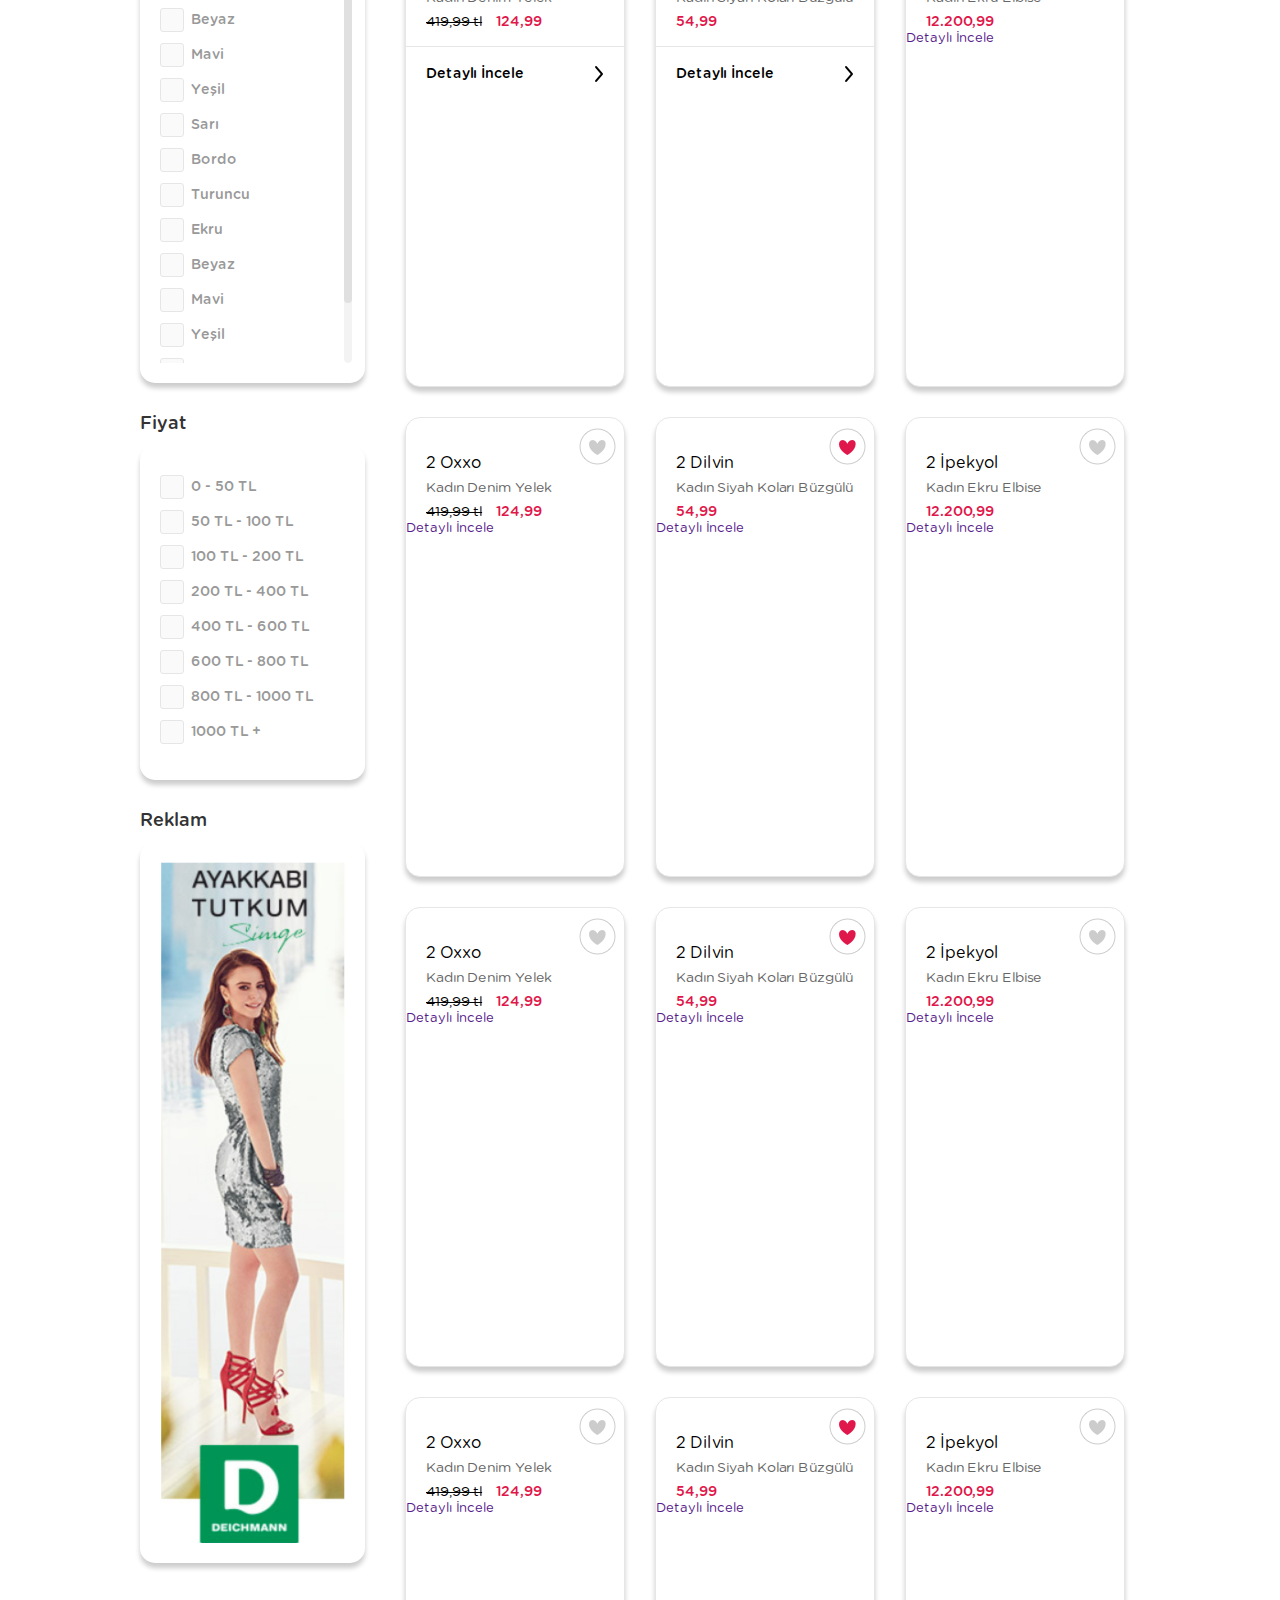
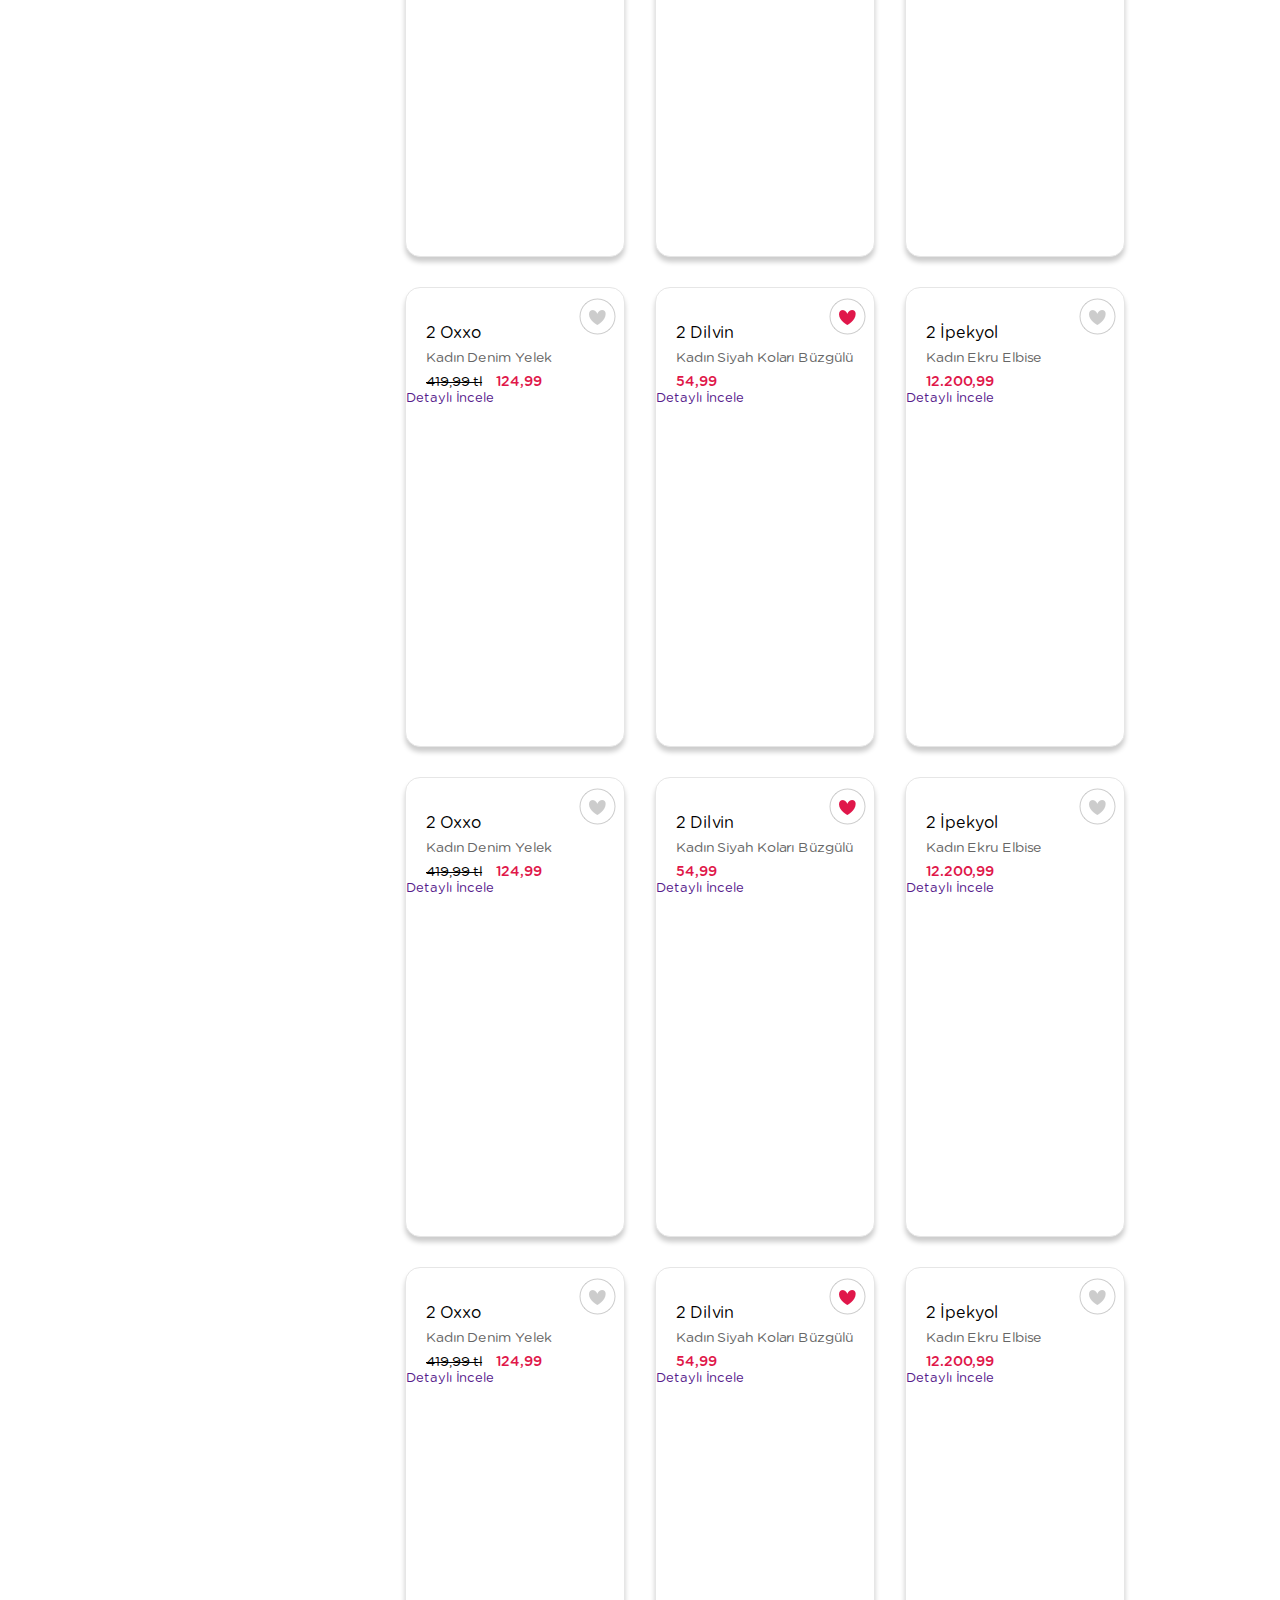
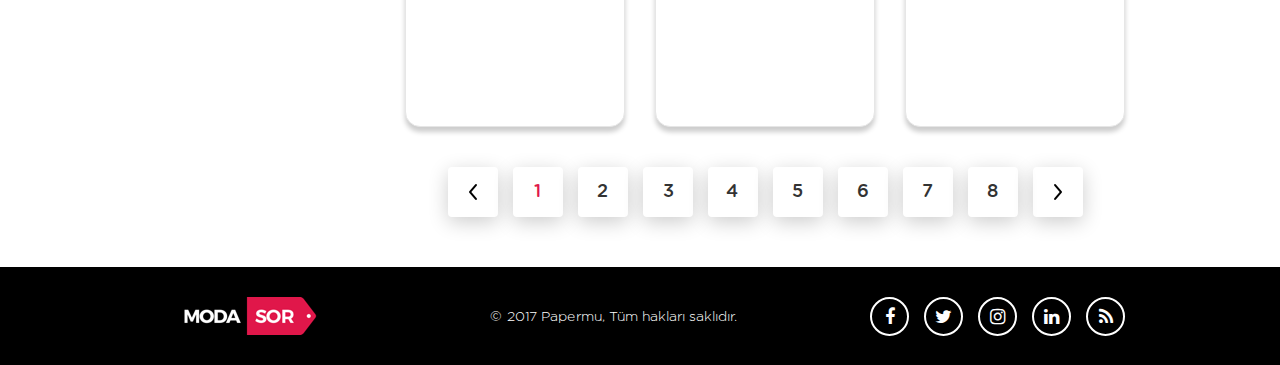
==== commit af7e4bc3: "UAT" ====
--- a/category.html
+++ b/category.html
@@ -8,6 +8,7 @@
 
     <!-- Bootstrap -->
     <link href="css/bootstrap.css" rel="stylesheet">
+    <link href="css/font-awesome.min.css" rel="stylesheet">
     <link href="css/main.css" rel="stylesheet">
     <link rel="stylesheet" href="css/scrollbar.css">
 
@@ -88,8 +89,10 @@
     <div class="search-result category-area">
         <div class="category-wrapper">
             <div class="category-box">
+                <a href="">
                 <i  class="woman"></i>
                 <span class="category-name">Kadın</span>
+                </a>
             </div>
             <div class="category-box">
                 <i  class="man"></i>
@@ -329,13 +332,69 @@
                             <div class="favorite">
                                 <div class="passive-fav"></div>
                             </div>
-                            <img src="https://trendyol.cubecdn.net//Assets/ProductImages/oa/67/219615/2/1003142055103_1_org.jpg" alt="" />
-                            <div class="productinfo">
+                            <a href=""><img src="https://trendyol.cubecdn.net//Assets/ProductImages/oa/67/219615/2/1003142055103_1_org.jpg" alt="" /></a>
+                            <div class="productinfo">
+                                <a href="">
+                                    <h2>2 Oxxo</h2>
+                                <p class="text-ellipsis">Kadın Denim Yelek</p>
+                                <strike>419,99 tl</strike> <price>124,99</price>
+                                </a>
+                            </div>
+                            <a href="" class="more">Detaylı İncele</a>
+                        </div>
+                    </div>
+                </div>
+                <div class="product-card-wrapper col-sm-4">
+                    <div class="product-image-wrapper">
+                        <div class="single-products">
+                            <div class="favorite">
+                                <div class="active-fav"></div>
+                            </div>
+                            <a href=""><img src="https://trendyol.cubecdn.net//Assets/ProductImages/oa/68/640519/1/8680790362445_1_org.jpg" alt="" /></a>
+                            <div class="productinfo">
+                                <a href="">
+                                <h2>2 Dilvin</h2>
+                                <p class="text-ellipsis">Kadın Siyah Koları Büzgülü</p>
+                                <price>54,99</price>
+                                </a>
+                            </div>
+                            <a href="" class="more">Detaylı İncele</a>
+                        </div>
+                    </div>
+                </div>
+                <div class="product-card-wrapper col-sm-4">
+                    <div class="product-image-wrapper">
+                        <div class="single-products">
+                            <div class="favorite">
+                                <div class="passive-fav"></div>
+                            </div>
+                            <a href=""><img src="https://trendyol.cubecdn.net//Assets/ProductImages/59247-2/8859097913050_1_org.jpg" alt="" /></a>
+                            <div class="productinfo">
+                                <a href="">
+                                <h2>2 İpekyol</h2>
+                                <p class="text-ellipsis">Kadın Ekru Elbise</p>
+                                <price>12.200,99</price>
+                                </a>
+                            </div>
+                            <a href="" class="more">Detaylı İncele</a>
+                        </div>
+                    </div>
+                </div>
+                <div class="product-card-wrapper col-sm-4">
+                    <div class="product-image-wrapper">
+                        <div class="single-products">
+                            <div class="favorite">
+                                <div class="passive-fav"></div>
+                            </div>
+                            <a href=""><img src="https://trendyol.cubecdn.net//Assets/ProductImages/oa/67/219615/2/1003142055103_1_org.jpg" alt="" /></a>
+                            <div class="productinfo">
+                                <a href="">
                                 <h2>2 Oxxo</h2>
                                 <p class="text-ellipsis">Kadın Denim Yelek</p>
                                 <strike>419,99 tl</strike> <price>124,99</price>
-                            </div>
-                            <a href="">Detaylı İncele</a>
+                                </a>
+                            </div>
+                            <a href="" class="more">Detaylı İncele</a>
                         </div>
                     </div>
                 </div>
@@ -345,29 +404,33 @@
                             <div class="favorite">
                                 <div class="active-fav"></div>
                             </div>
-                            <img src="https://trendyol.cubecdn.net//Assets/ProductImages/oa/68/640519/1/8680790362445_1_org.jpg" alt="" />
-                            <div class="productinfo">
+                            <a href=""><img src="https://trendyol.cubecdn.net//Assets/ProductImages/oa/68/640519/1/8680790362445_1_org.jpg" alt="" /></a>
+                            <div class="productinfo">
+                                <a href="">
                                 <h2>2 Dilvin</h2>
                                 <p class="text-ellipsis">Kadın Siyah Koları Büzgülü</p>
                                 <price>54,99</price>
-                            </div>
-                            <a href="">Detaylı İncele</a>
-                        </div>
-                    </div>
-                </div>
-                <div class="product-card-wrapper col-sm-4">
-                    <div class="product-image-wrapper">
-                        <div class="single-products">
-                            <div class="favorite">
-                                <div class="passive-fav"></div>
-                            </div>
-                            <img src="https://trendyol.cubecdn.net//Assets/ProductImages/59247-2/8859097913050_1_org.jpg" alt="" />
-                            <div class="productinfo">
+                                </a>
+                            </div>
+                            <a href="" class="more">Detaylı İncele</a>
+                        </div>
+                    </div>
+                </div>
+                <div class="product-card-wrapper col-sm-4">
+                    <div class="product-image-wrapper">
+                        <div class="single-products">
+                            <div class="favorite">
+                                <div class="passive-fav"></div>
+                            </div>
+                            <a href=""><img src="https://trendyol.cubecdn.net//Assets/ProductImages/59247-2/8859097913050_1_org.jpg" alt="" /></a>
+                            <div class="productinfo">
+                                <a href="">
                                 <h2>2 İpekyol</h2>
                                 <p class="text-ellipsis">Kadın Ekru Elbise</p>
                                 <price>12.200,99</price>
-                            </div>
-                            <a href="">Detaylı İncele</a>
+                                </a>
+                            </div>
+                            <a href="" class="more">Detaylı İncele</a>
                         </div>
                     </div>
                 </div>
@@ -383,7 +446,7 @@
                                 <p class="text-ellipsis">Kadın Denim Yelek</p>
                                 <strike>419,99 tl</strike> <price>124,99</price>
                             </div>
-                            <a href="">Detaylı İncele</a>
+                            <a href="" class="more">Detaylı İncele</a>
                         </div>
                     </div>
                 </div>
@@ -399,55 +462,7 @@
                                 <p class="text-ellipsis">Kadın Siyah Koları Büzgülü</p>
                                 <price>54,99</price>
                             </div>
-                            <a href="">Detaylı İncele</a>
-                        </div>
-                    </div>
-                </div>
-                <div class="product-card-wrapper col-sm-4">
-                    <div class="product-image-wrapper">
-                        <div class="single-products">
-                            <div class="favorite">
-                                <div class="passive-fav"></div>
-                            </div>
-                            <img src="https://trendyol.cubecdn.net//Assets/ProductImages/59247-2/8859097913050_1_org.jpg" alt="" />
-                            <div class="productinfo">
-                                <h2>2 İpekyol</h2>
-                                <p class="text-ellipsis">Kadın Ekru Elbise</p>
-                                <price>12.200,99</price>
-                            </div>
-                            <a href="">Detaylı İncele</a>
-                        </div>
-                    </div>
-                </div>
-                <div class="product-card-wrapper col-sm-4">
-                    <div class="product-image-wrapper">
-                        <div class="single-products">
-                            <div class="favorite">
-                                <div class="passive-fav"></div>
-                            </div>
-                            <img src="https://trendyol.cubecdn.net//Assets/ProductImages/oa/67/219615/2/1003142055103_1_org.jpg" alt="" />
-                            <div class="productinfo">
-                                <h2>2 Oxxo</h2>
-                                <p class="text-ellipsis">Kadın Denim Yelek</p>
-                                <strike>419,99 tl</strike> <price>124,99</price>
-                            </div>
-                            <a href="">Detaylı İncele</a>
-                        </div>
-                    </div>
-                </div>
-                <div class="product-card-wrapper col-sm-4">
-                    <div class="product-image-wrapper">
-                        <div class="single-products">
-                            <div class="favorite">
-                                <div class="active-fav"></div>
-                            </div>
-                            <img src="https://trendyol.cubecdn.net//Assets/ProductImages/oa/68/640519/1/8680790362445_1_org.jpg" alt="" />
-                            <div class="productinfo">
-                                <h2>2 Dilvin</h2>
-                                <p class="text-ellipsis">Kadın Siyah Koları Büzgülü</p>
-                                <price>54,99</price>
-                            </div>
-                            <a href="">Detaylı İncele</a>
+                            <a href="" class="more">Detaylı İncele</a>
                         </div>
                     </div>
                 </div>
@@ -787,11 +802,21 @@
                 </div>
                 <div class="social-list">
                     <ul>
-                        <li class="facebook"><a href=""></a></li>
-                        <li class="twitter"><a href=""></a></li>
-                        <li class="instagram"><a href=""></a></li>
-                        <li class="linkedin"><a href=""></a></li>
-                        <li class="rss"><a href=""></a></li>
+                        <li class="facebook">
+                            <a href="#"><i class="fa fa-facebook"></i></a>
+                        </li>
+                        <li class="twitter">
+                            <a href="#"><i class="fa fa-twitter"></i></a>
+                        </li>
+                        <li class="instagram">
+                            <a href="#"><i class="fa fa-instagram"></i></a>
+                        </li>
+                        <li class="linkedin">
+                            <a href="#"><i class="fa fa-linkedin"></i></a>
+                        </li>
+                        <li class="rss">
+                            <a href="#"><i class="fa fa-rss"></i></a>
+                        </li>
                     </ul>
                 </div>
             </div>
--- a/css/main.css
+++ b/css/main.css
@@ -952,7 +952,7 @@
             color: #e0174a;
             display: inline-block;
         }
-        .product-image-wrapper a{
+        .product-image-wrapper .single-products a.more{
             width: 100%;
             height: 54px;
             display: block;
@@ -1455,6 +1455,19 @@
 footer .social-list li{
     float:left;
     margin-left: 15px;
+    border: 2px solid #fff;
+    border-radius: 50%;
+    width: 39px;
+    height: 39px;
+}
+
+footer .social-list li:hover{
+    background: #fff;
+
+
+}
+footer .social-list li:hover i{
+    color: #000;
 }
 
 footer .social-list li:first-child{
@@ -1468,29 +1481,13 @@
     margin-bottom: 40px;
 }
 
-.facebook{
-    width: 39px;
-    height: 39px;
-    background: url('../images/facebook.png') no-repeat 0 0;
-}
-.twitter{
-    width: 39px;
-    height: 39px;
-    background: url('../images/twitter.png') no-repeat 0 0;
-}
-.instagram{
-    width: 40px;
-    height: 39px;
-    background: url('../images/instagram.png') no-repeat 0 0;
-}
-.linkedin{
-    width: 39px;
-    height: 39px;
-    background: url('../images/linkedin.png') no-repeat 0 0;
-}
-.rss{
-    width: 40px;
-    height: 40px;
-    background: url('../images/rss.png') no-repeat 0 0;
-}
-
+footer .social-list li i {
+    display: block;
+    text-align: center;
+    font-size: 18px;
+    margin-top:9px;
+}
+
+footer .social-list li i:hover{
+    color: #000;
+}
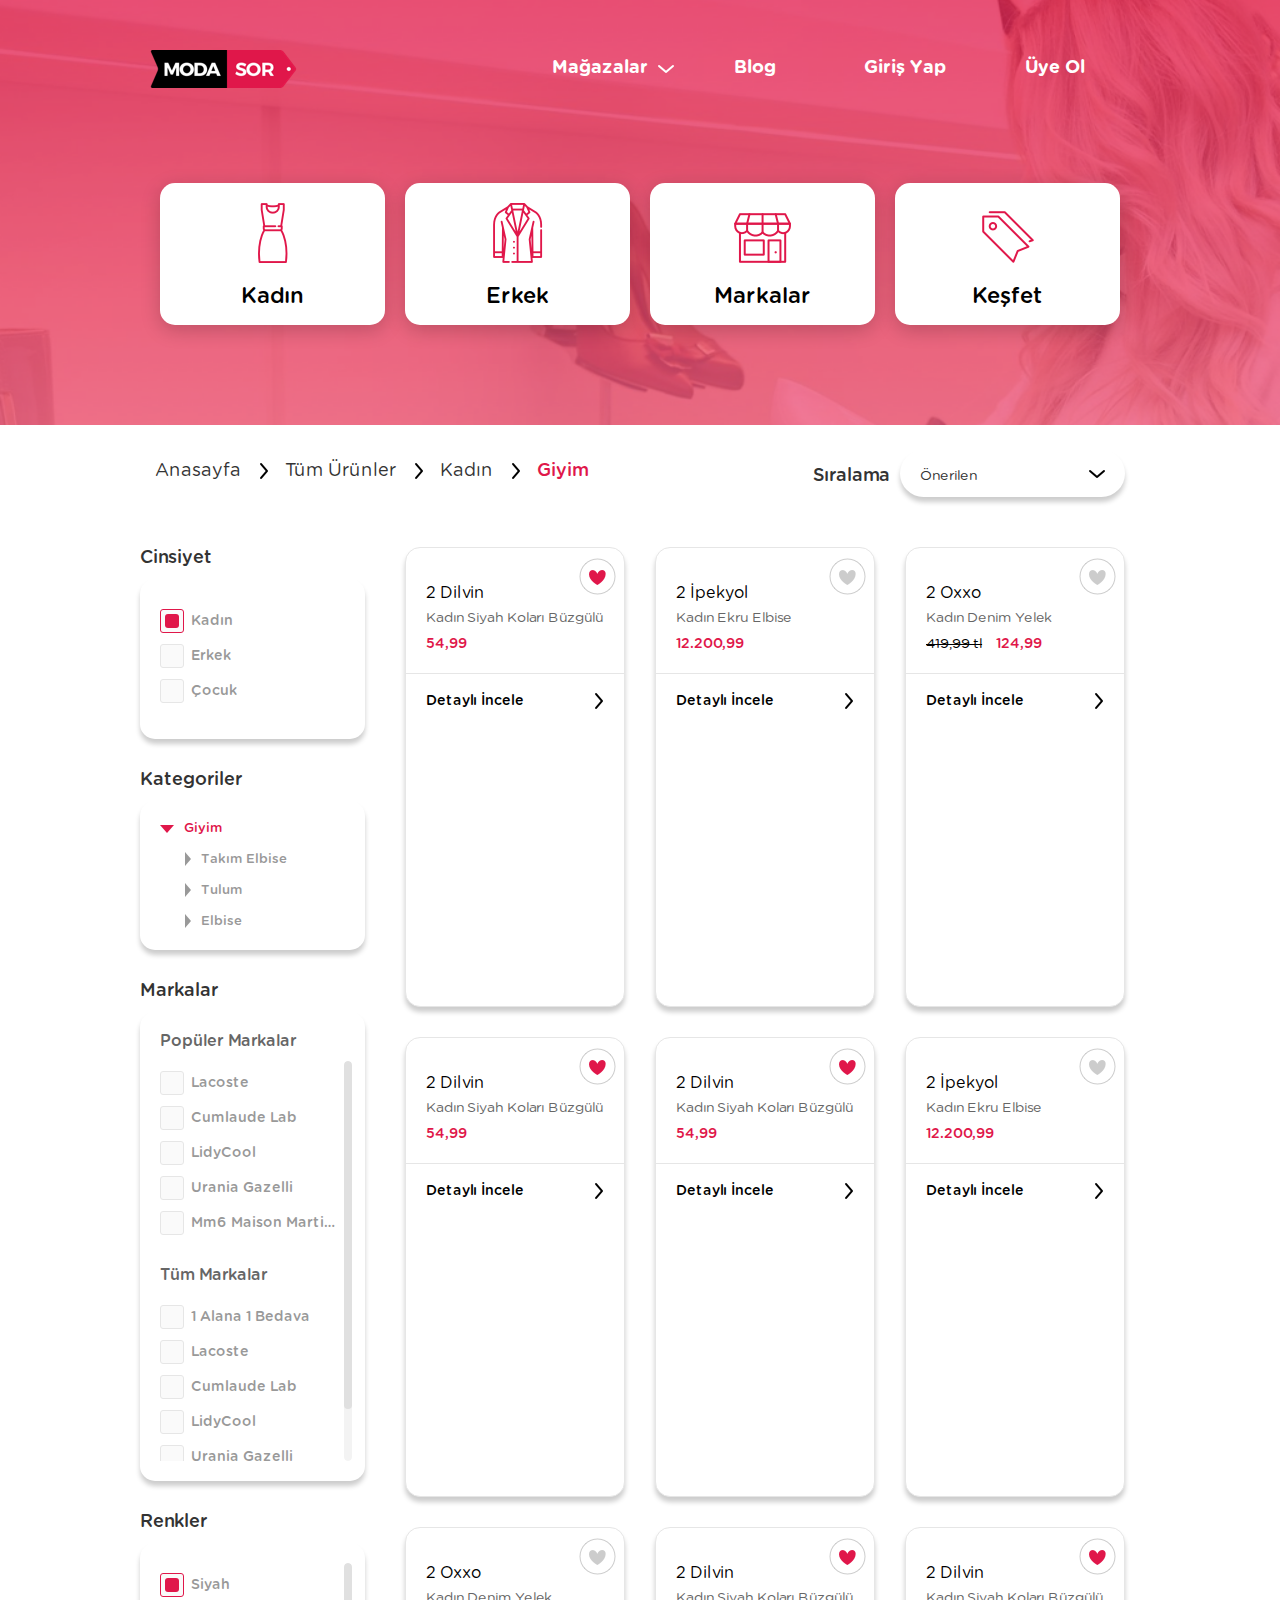
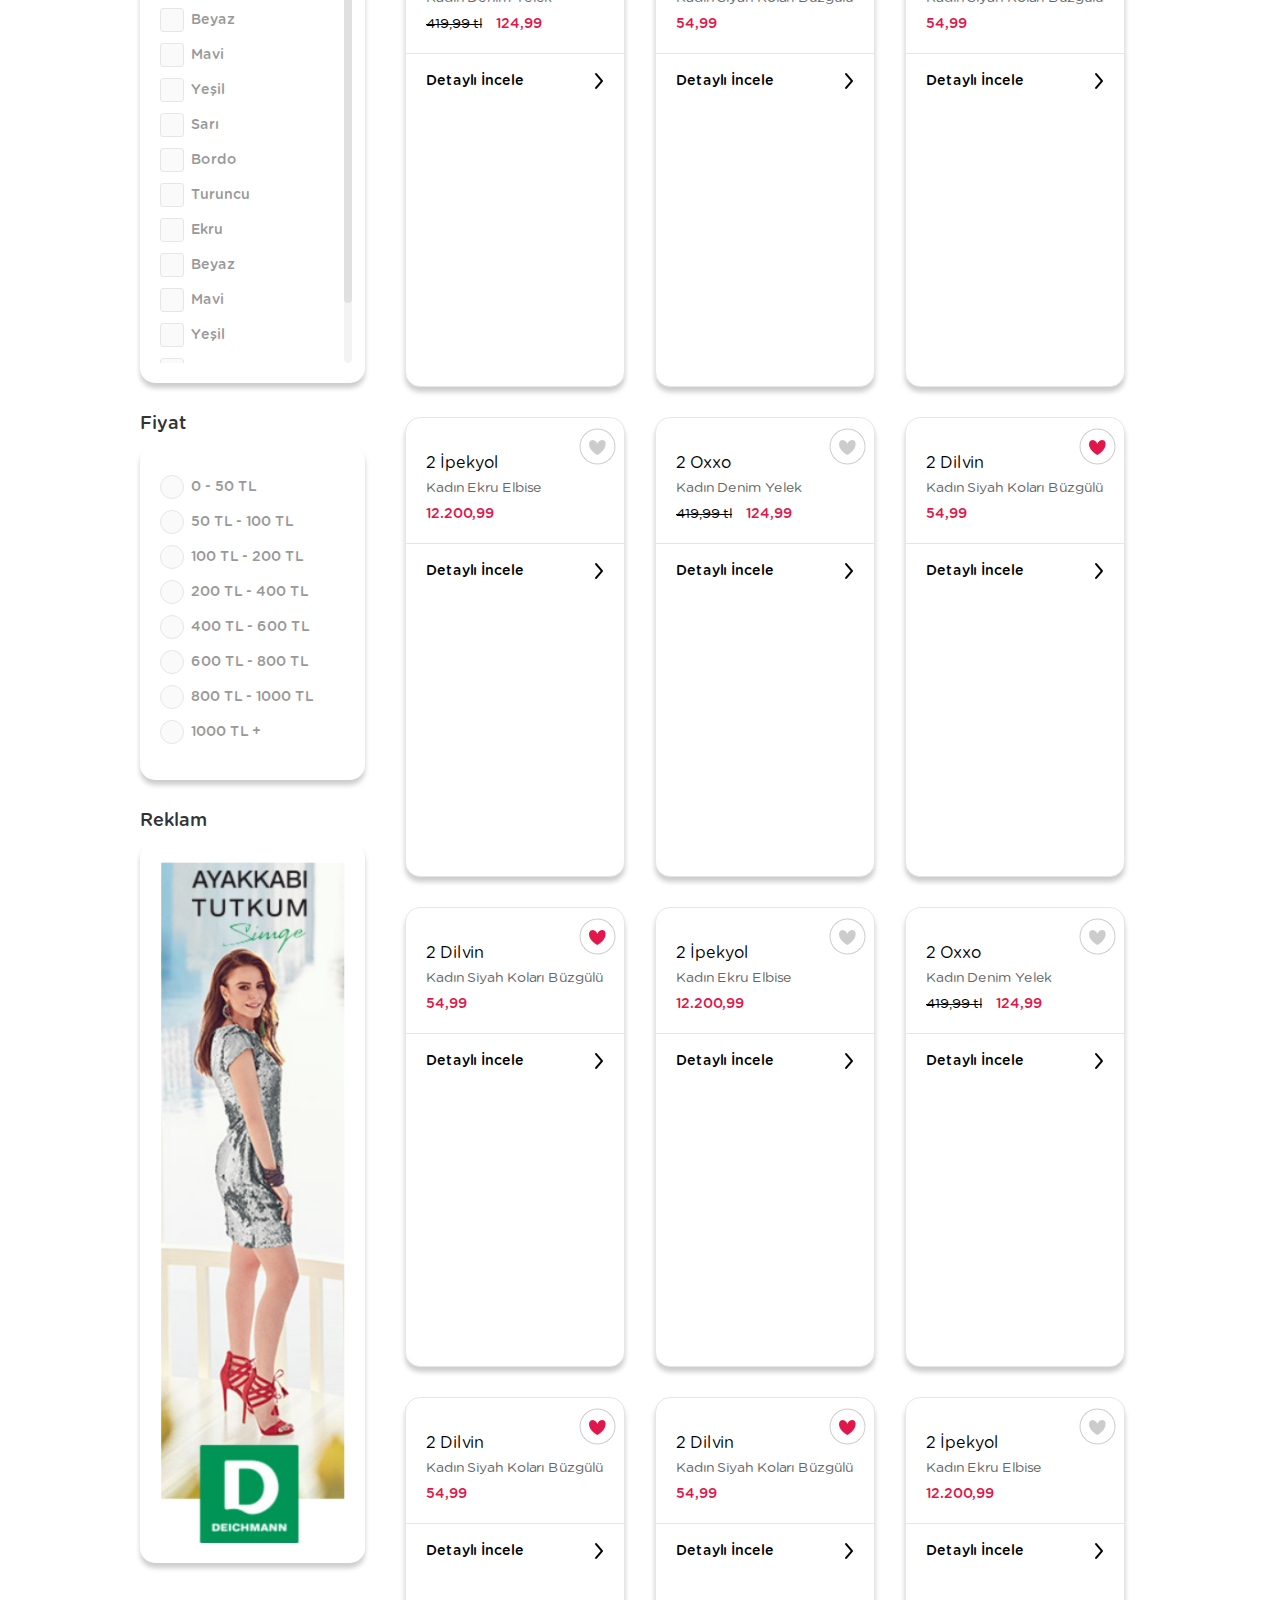
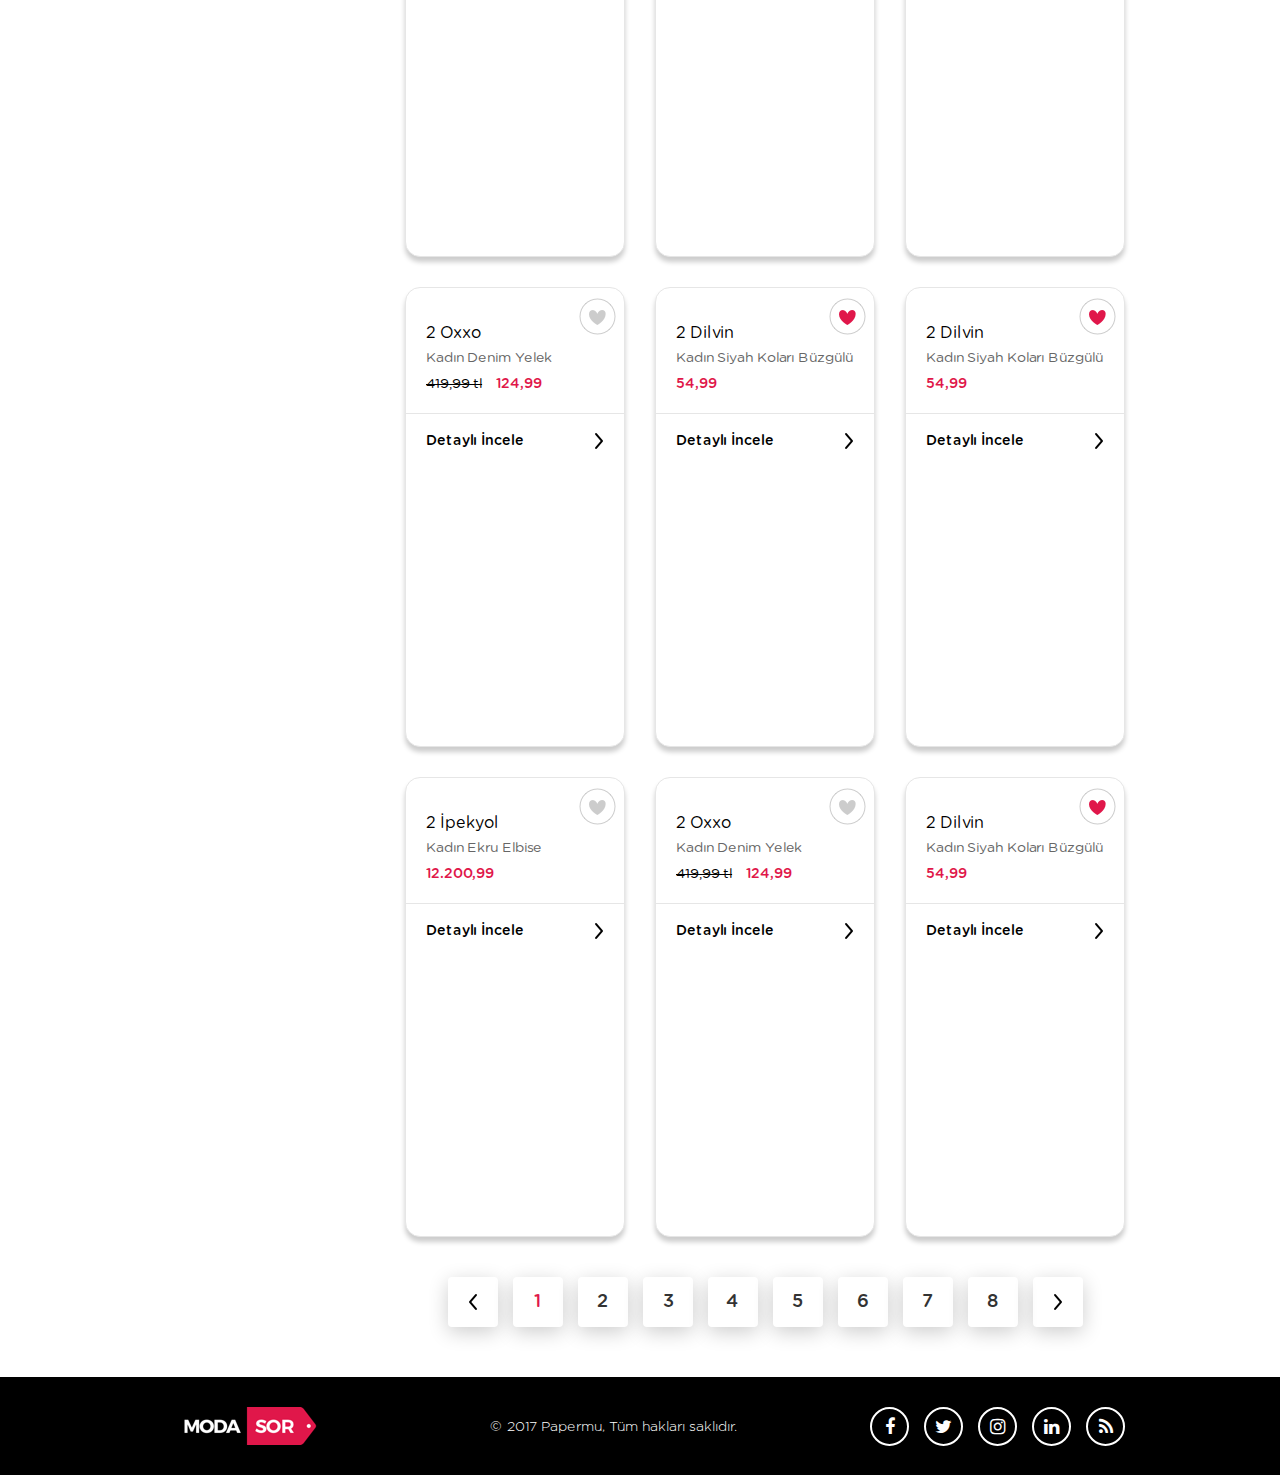
==== commit 2e4a748f: "UAT" ====
--- a/category.html
+++ b/category.html
@@ -281,35 +281,35 @@
                 <div class="filter-wrapper">
                     <p class="filter-title">Fiyat</p>
                     <div class="searchbox scroll">
-                        <div class="checkbox">
+                        <div class="radio">
                             <input id="0-50" type="checkbox">
                             <label for="0-50"><span>0 - 50 TL</span></label>
                         </div>
-                        <div class="checkbox">
+                        <div class="radio">
                             <input id="50-100" type="checkbox">
                             <label for="50-100"><span>50 TL - 100 TL</span></label>
                         </div>
-                        <div class="checkbox">
+                        <div class="radio">
                             <input id="200" type="checkbox">
                             <label for="200"><span>100 TL - 200 TL</span></label>
                         </div>
-                        <div class="checkbox">
+                        <div class="radio">
                             <input id="400" type="checkbox">
                             <label for="400"><span>200 TL - 400 TL</span></label>
                         </div>
-                        <div class="checkbox">
+                        <div class="radio">
                             <input id="600" type="checkbox">
                             <label for="600"><span>400 TL - 600 TL</span></label>
                         </div>
-                        <div class="checkbox">
+                        <div class="radio">
                             <input id="800" type="checkbox">
                             <label for="800"><span>600 TL - 800 TL</span></label>
                         </div>
-                        <div class="checkbox">
+                        <div class="radio">
                             <input id="1000" type="checkbox">
                             <label for="1000"><span>800 TL - 1000 TL</span></label>
                         </div>
-                        <div class="checkbox">
+                        <div class="radio">
                             <input id="1000+" type="checkbox">
                             <label for="1000+"><span>1000 TL +</span></label>
                         </div>
@@ -319,7 +319,7 @@
                 <div class="filter-wrapper">
                     <p class="filter-title">Reklam</p>
                     <div class="searchbox">
-                        <img src="images/reklam.png" height="744">
+                        <a href=""><img src="images/reklam.png" height="744"></a>
                     </div>
                 </div>
 
@@ -330,446 +330,449 @@
                     <div class="product-image-wrapper">
                         <div class="single-products">
                             <div class="favorite">
-                                <div class="passive-fav"></div>
-                            </div>
-                            <a href=""><img src="https://trendyol.cubecdn.net//Assets/ProductImages/oa/67/219615/2/1003142055103_1_org.jpg" alt="" /></a>
-                            <div class="productinfo">
-                                <a href="">
+                                <div class="active-fav"></div>
+                            </div>
+                            <a href=""><img src="https://trendyol.cubecdn.net//Assets/ProductImages/oa/68/640519/1/8680790362445_1_org.jpg" alt="" />
+                                <div class="productinfo">
+
+                                    <h2>2 Dilvin</h2>
+                                    <p class="text-ellipsis">Kadın Siyah Koları Büzgülü</p>
+                                    <price>54,99</price>
+
+                                </div>
+                            </a>
+                            <a href="" class="more">Detaylı İncele</a>
+                        </div>
+                    </div>
+                </div>
+                <div class="product-card-wrapper col-sm-4">
+                    <div class="product-image-wrapper">
+                        <div class="single-products">
+                            <div class="favorite">
+                                <div class="passive-fav"></div>
+                            </div>
+                            <a href=""><img src="https://trendyol.cubecdn.net//Assets/ProductImages/59247-2/8859097913050_1_org.jpg" alt="" />
+                                <div class="productinfo">
+
+                                    <h2>2 İpekyol</h2>
+                                    <p class="text-ellipsis">Kadın Ekru Elbise</p>
+                                    <price>12.200,99</price>
+
+                                </div>
+                            </a>
+                            <a href="" class="more">Detaylı İncele</a>
+                        </div>
+                    </div>
+                </div>
+                <div class="product-card-wrapper col-sm-4">
+                    <div class="product-image-wrapper">
+                        <div class="single-products">
+                            <div class="favorite">
+                                <div class="passive-fav"></div>
+                            </div>
+                            <a href=""><img src="https://trendyol.cubecdn.net//Assets/ProductImages/oa/67/219615/2/1003142055103_1_org.jpg" alt="" />
+                                <div class="productinfo">
+
                                     <h2>2 Oxxo</h2>
-                                <p class="text-ellipsis">Kadın Denim Yelek</p>
-                                <strike>419,99 tl</strike> <price>124,99</price>
-                                </a>
-                            </div>
-                            <a href="" class="more">Detaylı İncele</a>
-                        </div>
-                    </div>
-                </div>
-                <div class="product-card-wrapper col-sm-4">
-                    <div class="product-image-wrapper">
-                        <div class="single-products">
-                            <div class="favorite">
-                                <div class="active-fav"></div>
-                            </div>
-                            <a href=""><img src="https://trendyol.cubecdn.net//Assets/ProductImages/oa/68/640519/1/8680790362445_1_org.jpg" alt="" /></a>
-                            <div class="productinfo">
-                                <a href="">
-                                <h2>2 Dilvin</h2>
-                                <p class="text-ellipsis">Kadın Siyah Koları Büzgülü</p>
-                                <price>54,99</price>
-                                </a>
-                            </div>
-                            <a href="" class="more">Detaylı İncele</a>
-                        </div>
-                    </div>
-                </div>
-                <div class="product-card-wrapper col-sm-4">
-                    <div class="product-image-wrapper">
-                        <div class="single-products">
-                            <div class="favorite">
-                                <div class="passive-fav"></div>
-                            </div>
-                            <a href=""><img src="https://trendyol.cubecdn.net//Assets/ProductImages/59247-2/8859097913050_1_org.jpg" alt="" /></a>
-                            <div class="productinfo">
-                                <a href="">
-                                <h2>2 İpekyol</h2>
-                                <p class="text-ellipsis">Kadın Ekru Elbise</p>
-                                <price>12.200,99</price>
-                                </a>
-                            </div>
-                            <a href="" class="more">Detaylı İncele</a>
-                        </div>
-                    </div>
-                </div>
-                <div class="product-card-wrapper col-sm-4">
-                    <div class="product-image-wrapper">
-                        <div class="single-products">
-                            <div class="favorite">
-                                <div class="passive-fav"></div>
-                            </div>
-                            <a href=""><img src="https://trendyol.cubecdn.net//Assets/ProductImages/oa/67/219615/2/1003142055103_1_org.jpg" alt="" /></a>
-                            <div class="productinfo">
-                                <a href="">
-                                <h2>2 Oxxo</h2>
-                                <p class="text-ellipsis">Kadın Denim Yelek</p>
-                                <strike>419,99 tl</strike> <price>124,99</price>
-                                </a>
-                            </div>
-                            <a href="" class="more">Detaylı İncele</a>
-                        </div>
-                    </div>
-                </div>
-                <div class="product-card-wrapper col-sm-4">
-                    <div class="product-image-wrapper">
-                        <div class="single-products">
-                            <div class="favorite">
-                                <div class="active-fav"></div>
-                            </div>
-                            <a href=""><img src="https://trendyol.cubecdn.net//Assets/ProductImages/oa/68/640519/1/8680790362445_1_org.jpg" alt="" /></a>
-                            <div class="productinfo">
-                                <a href="">
-                                <h2>2 Dilvin</h2>
-                                <p class="text-ellipsis">Kadın Siyah Koları Büzgülü</p>
-                                <price>54,99</price>
-                                </a>
-                            </div>
-                            <a href="" class="more">Detaylı İncele</a>
-                        </div>
-                    </div>
-                </div>
-                <div class="product-card-wrapper col-sm-4">
-                    <div class="product-image-wrapper">
-                        <div class="single-products">
-                            <div class="favorite">
-                                <div class="passive-fav"></div>
-                            </div>
-                            <a href=""><img src="https://trendyol.cubecdn.net//Assets/ProductImages/59247-2/8859097913050_1_org.jpg" alt="" /></a>
-                            <div class="productinfo">
-                                <a href="">
-                                <h2>2 İpekyol</h2>
-                                <p class="text-ellipsis">Kadın Ekru Elbise</p>
-                                <price>12.200,99</price>
-                                </a>
-                            </div>
-                            <a href="" class="more">Detaylı İncele</a>
-                        </div>
-                    </div>
-                </div>
-                <div class="product-card-wrapper col-sm-4">
-                    <div class="product-image-wrapper">
-                        <div class="single-products">
-                            <div class="favorite">
-                                <div class="passive-fav"></div>
-                            </div>
-                            <img src="https://trendyol.cubecdn.net//Assets/ProductImages/oa/67/219615/2/1003142055103_1_org.jpg" alt="" />
-                            <div class="productinfo">
-                                <h2>2 Oxxo</h2>
-                                <p class="text-ellipsis">Kadın Denim Yelek</p>
-                                <strike>419,99 tl</strike> <price>124,99</price>
-                            </div>
-                            <a href="" class="more">Detaylı İncele</a>
-                        </div>
-                    </div>
-                </div>
-                <div class="product-card-wrapper col-sm-4">
-                    <div class="product-image-wrapper">
-                        <div class="single-products">
-                            <div class="favorite">
-                                <div class="active-fav"></div>
-                            </div>
-                            <img src="https://trendyol.cubecdn.net//Assets/ProductImages/oa/68/640519/1/8680790362445_1_org.jpg" alt="" />
-                            <div class="productinfo">
-                                <h2>2 Dilvin</h2>
-                                <p class="text-ellipsis">Kadın Siyah Koları Büzgülü</p>
-                                <price>54,99</price>
-                            </div>
-                            <a href="" class="more">Detaylı İncele</a>
-                        </div>
-                    </div>
-                </div>
-                <div class="product-card-wrapper col-sm-4">
-                    <div class="product-image-wrapper">
-                        <div class="single-products">
-                            <div class="favorite">
-                                <div class="passive-fav"></div>
-                            </div>
-                            <img src="https://trendyol.cubecdn.net//Assets/ProductImages/59247-2/8859097913050_1_org.jpg" alt="" />
-                            <div class="productinfo">
-                                <h2>2 İpekyol</h2>
-                                <p class="text-ellipsis">Kadın Ekru Elbise</p>
-                                <price>12.200,99</price>
-                            </div>
-                            <a href="">Detaylı İncele</a>
-                        </div>
-                    </div>
-                </div>
-                <div class="product-card-wrapper col-sm-4">
-                    <div class="product-image-wrapper">
-                        <div class="single-products">
-                            <div class="favorite">
-                                <div class="passive-fav"></div>
-                            </div>
-                            <img src="https://trendyol.cubecdn.net//Assets/ProductImages/oa/67/219615/2/1003142055103_1_org.jpg" alt="" />
-                            <div class="productinfo">
-                                <h2>2 Oxxo</h2>
-                                <p class="text-ellipsis">Kadın Denim Yelek</p>
-                                <strike>419,99 tl</strike> <price>124,99</price>
-                            </div>
-                            <a href="">Detaylı İncele</a>
-                        </div>
-                    </div>
-                </div>
-                <div class="product-card-wrapper col-sm-4">
-                    <div class="product-image-wrapper">
-                        <div class="single-products">
-                            <div class="favorite">
-                                <div class="active-fav"></div>
-                            </div>
-                            <img src="https://trendyol.cubecdn.net//Assets/ProductImages/oa/68/640519/1/8680790362445_1_org.jpg" alt="" />
-                            <div class="productinfo">
-                                <h2>2 Dilvin</h2>
-                                <p class="text-ellipsis">Kadın Siyah Koları Büzgülü</p>
-                                <price>54,99</price>
-                            </div>
-                            <a href="">Detaylı İncele</a>
-                        </div>
-                    </div>
-                </div>
-                <div class="product-card-wrapper col-sm-4">
-                    <div class="product-image-wrapper">
-                        <div class="single-products">
-                            <div class="favorite">
-                                <div class="passive-fav"></div>
-                            </div>
-                            <img src="https://trendyol.cubecdn.net//Assets/ProductImages/59247-2/8859097913050_1_org.jpg" alt="" />
-                            <div class="productinfo">
-                                <h2>2 İpekyol</h2>
-                                <p class="text-ellipsis">Kadın Ekru Elbise</p>
-                                <price>12.200,99</price>
-                            </div>
-                            <a href="">Detaylı İncele</a>
-                        </div>
-                    </div>
-                </div>
-                <div class="product-card-wrapper col-sm-4">
-                    <div class="product-image-wrapper">
-                        <div class="single-products">
-                            <div class="favorite">
-                                <div class="passive-fav"></div>
-                            </div>
-                            <img src="https://trendyol.cubecdn.net//Assets/ProductImages/oa/67/219615/2/1003142055103_1_org.jpg" alt="" />
-                            <div class="productinfo">
-                                <h2>2 Oxxo</h2>
-                                <p class="text-ellipsis">Kadın Denim Yelek</p>
-                                <strike>419,99 tl</strike> <price>124,99</price>
-                            </div>
-                            <a href="">Detaylı İncele</a>
-                        </div>
-                    </div>
-                </div>
-                <div class="product-card-wrapper col-sm-4">
-                    <div class="product-image-wrapper">
-                        <div class="single-products">
-                            <div class="favorite">
-                                <div class="active-fav"></div>
-                            </div>
-                            <img src="https://trendyol.cubecdn.net//Assets/ProductImages/oa/68/640519/1/8680790362445_1_org.jpg" alt="" />
-                            <div class="productinfo">
-                                <h2>2 Dilvin</h2>
-                                <p class="text-ellipsis">Kadın Siyah Koları Büzgülü</p>
-                                <price>54,99</price>
-                            </div>
-                            <a href="">Detaylı İncele</a>
-                        </div>
-                    </div>
-                </div>
-                <div class="product-card-wrapper col-sm-4">
-                    <div class="product-image-wrapper">
-                        <div class="single-products">
-                            <div class="favorite">
-                                <div class="passive-fav"></div>
-                            </div>
-                            <img src="https://trendyol.cubecdn.net//Assets/ProductImages/59247-2/8859097913050_1_org.jpg" alt="" />
-                            <div class="productinfo">
-                                <h2>2 İpekyol</h2>
-                                <p class="text-ellipsis">Kadın Ekru Elbise</p>
-                                <price>12.200,99</price>
-                            </div>
-                            <a href="">Detaylı İncele</a>
-                        </div>
-                    </div>
-                </div>
-                <div class="product-card-wrapper col-sm-4">
-                    <div class="product-image-wrapper">
-                        <div class="single-products">
-                            <div class="favorite">
-                                <div class="passive-fav"></div>
-                            </div>
-                            <img src="https://trendyol.cubecdn.net//Assets/ProductImages/oa/67/219615/2/1003142055103_1_org.jpg" alt="" />
-                            <div class="productinfo">
-                                <h2>2 Oxxo</h2>
-                                <p class="text-ellipsis">Kadın Denim Yelek</p>
-                                <strike>419,99 tl</strike> <price>124,99</price>
-                            </div>
-                            <a href="">Detaylı İncele</a>
-                        </div>
-                    </div>
-                </div>
-                <div class="product-card-wrapper col-sm-4">
-                    <div class="product-image-wrapper">
-                        <div class="single-products">
-                            <div class="favorite">
-                                <div class="active-fav"></div>
-                            </div>
-                            <img src="https://trendyol.cubecdn.net//Assets/ProductImages/oa/68/640519/1/8680790362445_1_org.jpg" alt="" />
-                            <div class="productinfo">
-                                <h2>2 Dilvin</h2>
-                                <p class="text-ellipsis">Kadın Siyah Koları Büzgülü</p>
-                                <price>54,99</price>
-                            </div>
-                            <a href="">Detaylı İncele</a>
-                        </div>
-                    </div>
-                </div>
-                <div class="product-card-wrapper col-sm-4">
-                    <div class="product-image-wrapper">
-                        <div class="single-products">
-                            <div class="favorite">
-                                <div class="passive-fav"></div>
-                            </div>
-                            <img src="https://trendyol.cubecdn.net//Assets/ProductImages/59247-2/8859097913050_1_org.jpg" alt="" />
-                            <div class="productinfo">
-                                <h2>2 İpekyol</h2>
-                                <p class="text-ellipsis">Kadın Ekru Elbise</p>
-                                <price>12.200,99</price>
-                            </div>
-                            <a href="">Detaylı İncele</a>
-                        </div>
-                    </div>
-                </div>
-                <div class="product-card-wrapper col-sm-4">
-                    <div class="product-image-wrapper">
-                        <div class="single-products">
-                            <div class="favorite">
-                                <div class="passive-fav"></div>
-                            </div>
-                            <img src="https://trendyol.cubecdn.net//Assets/ProductImages/oa/67/219615/2/1003142055103_1_org.jpg" alt="" />
-                            <div class="productinfo">
-                                <h2>2 Oxxo</h2>
-                                <p class="text-ellipsis">Kadın Denim Yelek</p>
-                                <strike>419,99 tl</strike> <price>124,99</price>
-                            </div>
-                            <a href="">Detaylı İncele</a>
-                        </div>
-                    </div>
-                </div>
-                <div class="product-card-wrapper col-sm-4">
-                    <div class="product-image-wrapper">
-                        <div class="single-products">
-                            <div class="favorite">
-                                <div class="active-fav"></div>
-                            </div>
-                            <img src="https://trendyol.cubecdn.net//Assets/ProductImages/oa/68/640519/1/8680790362445_1_org.jpg" alt="" />
-                            <div class="productinfo">
-                                <h2>2 Dilvin</h2>
-                                <p class="text-ellipsis">Kadın Siyah Koları Büzgülü</p>
-                                <price>54,99</price>
-                            </div>
-                            <a href="">Detaylı İncele</a>
-                        </div>
-                    </div>
-                </div>
-                <div class="product-card-wrapper col-sm-4">
-                    <div class="product-image-wrapper">
-                        <div class="single-products">
-                            <div class="favorite">
-                                <div class="passive-fav"></div>
-                            </div>
-                            <img src="https://trendyol.cubecdn.net//Assets/ProductImages/59247-2/8859097913050_1_org.jpg" alt="" />
-                            <div class="productinfo">
-                                <h2>2 İpekyol</h2>
-                                <p class="text-ellipsis">Kadın Ekru Elbise</p>
-                                <price>12.200,99</price>
-                            </div>
-                            <a href="">Detaylı İncele</a>
-                        </div>
-                    </div>
-                </div>
-                <div class="product-card-wrapper col-sm-4">
-                    <div class="product-image-wrapper">
-                        <div class="single-products">
-                            <div class="favorite">
-                                <div class="passive-fav"></div>
-                            </div>
-                            <img src="https://trendyol.cubecdn.net//Assets/ProductImages/oa/67/219615/2/1003142055103_1_org.jpg" alt="" />
-                            <div class="productinfo">
-                                <h2>2 Oxxo</h2>
-                                <p class="text-ellipsis">Kadın Denim Yelek</p>
-                                <strike>419,99 tl</strike> <price>124,99</price>
-                            </div>
-                            <a href="">Detaylı İncele</a>
-                        </div>
-                    </div>
-                </div>
-                <div class="product-card-wrapper col-sm-4">
-                    <div class="product-image-wrapper">
-                        <div class="single-products">
-                            <div class="favorite">
-                                <div class="active-fav"></div>
-                            </div>
-                            <img src="https://trendyol.cubecdn.net//Assets/ProductImages/oa/68/640519/1/8680790362445_1_org.jpg" alt="" />
-                            <div class="productinfo">
-                                <h2>2 Dilvin</h2>
-                                <p class="text-ellipsis">Kadın Siyah Koları Büzgülü</p>
-                                <price>54,99</price>
-                            </div>
-                            <a href="">Detaylı İncele</a>
-                        </div>
-                    </div>
-                </div>
-                <div class="product-card-wrapper col-sm-4">
-                    <div class="product-image-wrapper">
-                        <div class="single-products">
-                            <div class="favorite">
-                                <div class="passive-fav"></div>
-                            </div>
-                            <img src="https://trendyol.cubecdn.net//Assets/ProductImages/59247-2/8859097913050_1_org.jpg" alt="" />
-                            <div class="productinfo">
-                                <h2>2 İpekyol</h2>
-                                <p class="text-ellipsis">Kadın Ekru Elbise</p>
-                                <price>12.200,99</price>
-                            </div>
-                            <a href="">Detaylı İncele</a>
-                        </div>
-                    </div>
-                </div>
-                <div class="product-card-wrapper col-sm-4">
-                    <div class="product-image-wrapper">
-                        <div class="single-products">
-                            <div class="favorite">
-                                <div class="passive-fav"></div>
-                            </div>
-                            <img src="https://trendyol.cubecdn.net//Assets/ProductImages/oa/67/219615/2/1003142055103_1_org.jpg" alt="" />
-                            <div class="productinfo">
-                                <h2>2 Oxxo</h2>
-                                <p class="text-ellipsis">Kadın Denim Yelek</p>
-                                <strike>419,99 tl</strike> <price>124,99</price>
-                            </div>
-                            <a href="">Detaylı İncele</a>
-                        </div>
-                    </div>
-                </div>
-                <div class="product-card-wrapper col-sm-4">
-                    <div class="product-image-wrapper">
-                        <div class="single-products">
-                            <div class="favorite">
-                                <div class="active-fav"></div>
-                            </div>
-                            <img src="https://trendyol.cubecdn.net//Assets/ProductImages/oa/68/640519/1/8680790362445_1_org.jpg" alt="" />
-                            <div class="productinfo">
-                                <h2>2 Dilvin</h2>
-                                <p class="text-ellipsis">Kadın Siyah Koları Büzgülü</p>
-                                <price>54,99</price>
-                            </div>
-                            <a href="">Detaylı İncele</a>
-                        </div>
-                    </div>
-                </div>
-                <div class="product-card-wrapper col-sm-4">
-                    <div class="product-image-wrapper">
-                        <div class="single-products">
-                            <div class="favorite">
-                                <div class="passive-fav"></div>
-                            </div>
-                            <img src="https://trendyol.cubecdn.net//Assets/ProductImages/59247-2/8859097913050_1_org.jpg" alt="" />
-                            <div class="productinfo">
-                                <h2>2 İpekyol</h2>
-                                <p class="text-ellipsis">Kadın Ekru Elbise</p>
-                                <price>12.200,99</price>
-                            </div>
-                            <a href="">Detaylı İncele</a>
-                        </div>
-                    </div>
-                </div>
+                                    <p class="text-ellipsis">Kadın Denim Yelek</p>
+                                    <strike>419,99 tl</strike> <price>124,99</price>
+
+                                </div>
+                            </a>
+                            <a href="" class="more">Detaylı İncele</a>
+                        </div>
+                    </div>
+                </div>
+                <div class="product-card-wrapper col-sm-4">
+                    <div class="product-image-wrapper">
+                        <div class="single-products">
+                            <div class="favorite">
+                                <div class="active-fav"></div>
+                            </div>
+                            <a href=""><img src="https://trendyol.cubecdn.net//Assets/ProductImages/oa/68/640519/1/8680790362445_1_org.jpg" alt="" />
+                                <div class="productinfo">
+                                    <h2>2 Dilvin</h2>
+                                    <p class="text-ellipsis">Kadın Siyah Koları Büzgülü</p>
+                                    <price>54,99</price>
+                                </div>
+                            </a>
+                            <a href="" class="more">Detaylı İncele</a>
+                        </div>
+                    </div>
+                </div>
+                <div class="product-card-wrapper col-sm-4">
+                    <div class="product-image-wrapper">
+                        <div class="single-products">
+                            <div class="favorite">
+                                <div class="active-fav"></div>
+                            </div>
+                            <a href=""><img src="https://trendyol.cubecdn.net//Assets/ProductImages/oa/68/640519/1/8680790362445_1_org.jpg" alt="" />
+                                <div class="productinfo">
+
+                                    <h2>2 Dilvin</h2>
+                                    <p class="text-ellipsis">Kadın Siyah Koları Büzgülü</p>
+                                    <price>54,99</price>
+
+                                </div>
+                            </a>
+                            <a href="" class="more">Detaylı İncele</a>
+                        </div>
+                    </div>
+                </div>
+                <div class="product-card-wrapper col-sm-4">
+                    <div class="product-image-wrapper">
+                        <div class="single-products">
+                            <div class="favorite">
+                                <div class="passive-fav"></div>
+                            </div>
+                            <a href=""><img src="https://trendyol.cubecdn.net//Assets/ProductImages/59247-2/8859097913050_1_org.jpg" alt="" />
+                                <div class="productinfo">
+
+                                    <h2>2 İpekyol</h2>
+                                    <p class="text-ellipsis">Kadın Ekru Elbise</p>
+                                    <price>12.200,99</price>
+
+                                </div>
+                            </a>
+                            <a href="" class="more">Detaylı İncele</a>
+                        </div>
+                    </div>
+                </div>
+                <div class="product-card-wrapper col-sm-4">
+                    <div class="product-image-wrapper">
+                        <div class="single-products">
+                            <div class="favorite">
+                                <div class="passive-fav"></div>
+                            </div>
+                            <a href=""><img src="https://trendyol.cubecdn.net//Assets/ProductImages/oa/67/219615/2/1003142055103_1_org.jpg" alt="" />
+                                <div class="productinfo">
+
+                                    <h2>2 Oxxo</h2>
+                                    <p class="text-ellipsis">Kadın Denim Yelek</p>
+                                    <strike>419,99 tl</strike> <price>124,99</price>
+
+                                </div>
+                            </a>
+                            <a href="" class="more">Detaylı İncele</a>
+                        </div>
+                    </div>
+                </div>
+                <div class="product-card-wrapper col-sm-4">
+                    <div class="product-image-wrapper">
+                        <div class="single-products">
+                            <div class="favorite">
+                                <div class="active-fav"></div>
+                            </div>
+                            <a href=""><img src="https://trendyol.cubecdn.net//Assets/ProductImages/oa/68/640519/1/8680790362445_1_org.jpg" alt="" />
+                                <div class="productinfo">
+                                    <h2>2 Dilvin</h2>
+                                    <p class="text-ellipsis">Kadın Siyah Koları Büzgülü</p>
+                                    <price>54,99</price>
+                                </div>
+                            </a>
+                            <a href="" class="more">Detaylı İncele</a>
+                        </div>
+                    </div>
+                </div>
+                <div class="product-card-wrapper col-sm-4">
+                    <div class="product-image-wrapper">
+                        <div class="single-products">
+                            <div class="favorite">
+                                <div class="active-fav"></div>
+                            </div>
+                            <a href=""><img src="https://trendyol.cubecdn.net//Assets/ProductImages/oa/68/640519/1/8680790362445_1_org.jpg" alt="" />
+                                <div class="productinfo">
+
+                                    <h2>2 Dilvin</h2>
+                                    <p class="text-ellipsis">Kadın Siyah Koları Büzgülü</p>
+                                    <price>54,99</price>
+
+                                </div>
+                            </a>
+                            <a href="" class="more">Detaylı İncele</a>
+                        </div>
+                    </div>
+                </div>
+                <div class="product-card-wrapper col-sm-4">
+                    <div class="product-image-wrapper">
+                        <div class="single-products">
+                            <div class="favorite">
+                                <div class="passive-fav"></div>
+                            </div>
+                            <a href=""><img src="https://trendyol.cubecdn.net//Assets/ProductImages/59247-2/8859097913050_1_org.jpg" alt="" />
+                                <div class="productinfo">
+
+                                    <h2>2 İpekyol</h2>
+                                    <p class="text-ellipsis">Kadın Ekru Elbise</p>
+                                    <price>12.200,99</price>
+
+                                </div>
+                            </a>
+                            <a href="" class="more">Detaylı İncele</a>
+                        </div>
+                    </div>
+                </div>
+                <div class="product-card-wrapper col-sm-4">
+                    <div class="product-image-wrapper">
+                        <div class="single-products">
+                            <div class="favorite">
+                                <div class="passive-fav"></div>
+                            </div>
+                            <a href=""><img src="https://trendyol.cubecdn.net//Assets/ProductImages/oa/67/219615/2/1003142055103_1_org.jpg" alt="" />
+                                <div class="productinfo">
+
+                                    <h2>2 Oxxo</h2>
+                                    <p class="text-ellipsis">Kadın Denim Yelek</p>
+                                    <strike>419,99 tl</strike> <price>124,99</price>
+
+                                </div>
+                            </a>
+                            <a href="" class="more">Detaylı İncele</a>
+                        </div>
+                    </div>
+                </div>
+                <div class="product-card-wrapper col-sm-4">
+                    <div class="product-image-wrapper">
+                        <div class="single-products">
+                            <div class="favorite">
+                                <div class="active-fav"></div>
+                            </div>
+                            <a href=""><img src="https://trendyol.cubecdn.net//Assets/ProductImages/oa/68/640519/1/8680790362445_1_org.jpg" alt="" />
+                                <div class="productinfo">
+                                    <h2>2 Dilvin</h2>
+                                    <p class="text-ellipsis">Kadın Siyah Koları Büzgülü</p>
+                                    <price>54,99</price>
+                                </div>
+                            </a>
+                            <a href="" class="more">Detaylı İncele</a>
+                        </div>
+                    </div>
+                </div>
+                <div class="product-card-wrapper col-sm-4">
+                    <div class="product-image-wrapper">
+                        <div class="single-products">
+                            <div class="favorite">
+                                <div class="active-fav"></div>
+                            </div>
+                            <a href=""><img src="https://trendyol.cubecdn.net//Assets/ProductImages/oa/68/640519/1/8680790362445_1_org.jpg" alt="" />
+                                <div class="productinfo">
+
+                                    <h2>2 Dilvin</h2>
+                                    <p class="text-ellipsis">Kadın Siyah Koları Büzgülü</p>
+                                    <price>54,99</price>
+
+                                </div>
+                            </a>
+                            <a href="" class="more">Detaylı İncele</a>
+                        </div>
+                    </div>
+                </div>
+                <div class="product-card-wrapper col-sm-4">
+                    <div class="product-image-wrapper">
+                        <div class="single-products">
+                            <div class="favorite">
+                                <div class="passive-fav"></div>
+                            </div>
+                            <a href=""><img src="https://trendyol.cubecdn.net//Assets/ProductImages/59247-2/8859097913050_1_org.jpg" alt="" />
+                                <div class="productinfo">
+
+                                    <h2>2 İpekyol</h2>
+                                    <p class="text-ellipsis">Kadın Ekru Elbise</p>
+                                    <price>12.200,99</price>
+
+                                </div>
+                            </a>
+                            <a href="" class="more">Detaylı İncele</a>
+                        </div>
+                    </div>
+                </div>
+                <div class="product-card-wrapper col-sm-4">
+                    <div class="product-image-wrapper">
+                        <div class="single-products">
+                            <div class="favorite">
+                                <div class="passive-fav"></div>
+                            </div>
+                            <a href=""><img src="https://trendyol.cubecdn.net//Assets/ProductImages/oa/67/219615/2/1003142055103_1_org.jpg" alt="" />
+                                <div class="productinfo">
+
+                                    <h2>2 Oxxo</h2>
+                                    <p class="text-ellipsis">Kadın Denim Yelek</p>
+                                    <strike>419,99 tl</strike> <price>124,99</price>
+
+                                </div>
+                            </a>
+                            <a href="" class="more">Detaylı İncele</a>
+                        </div>
+                    </div>
+                </div>
+                <div class="product-card-wrapper col-sm-4">
+                    <div class="product-image-wrapper">
+                        <div class="single-products">
+                            <div class="favorite">
+                                <div class="active-fav"></div>
+                            </div>
+                            <a href=""><img src="https://trendyol.cubecdn.net//Assets/ProductImages/oa/68/640519/1/8680790362445_1_org.jpg" alt="" />
+                                <div class="productinfo">
+                                    <h2>2 Dilvin</h2>
+                                    <p class="text-ellipsis">Kadın Siyah Koları Büzgülü</p>
+                                    <price>54,99</price>
+                                </div>
+                            </a>
+                            <a href="" class="more">Detaylı İncele</a>
+                        </div>
+                    </div>
+                </div>
+                <div class="product-card-wrapper col-sm-4">
+                    <div class="product-image-wrapper">
+                        <div class="single-products">
+                            <div class="favorite">
+                                <div class="active-fav"></div>
+                            </div>
+                            <a href=""><img src="https://trendyol.cubecdn.net//Assets/ProductImages/oa/68/640519/1/8680790362445_1_org.jpg" alt="" />
+                                <div class="productinfo">
+
+                                    <h2>2 Dilvin</h2>
+                                    <p class="text-ellipsis">Kadın Siyah Koları Büzgülü</p>
+                                    <price>54,99</price>
+
+                                </div>
+                            </a>
+                            <a href="" class="more">Detaylı İncele</a>
+                        </div>
+                    </div>
+                </div>
+                <div class="product-card-wrapper col-sm-4">
+                    <div class="product-image-wrapper">
+                        <div class="single-products">
+                            <div class="favorite">
+                                <div class="passive-fav"></div>
+                            </div>
+                            <a href=""><img src="https://trendyol.cubecdn.net//Assets/ProductImages/59247-2/8859097913050_1_org.jpg" alt="" />
+                                <div class="productinfo">
+
+                                    <h2>2 İpekyol</h2>
+                                    <p class="text-ellipsis">Kadın Ekru Elbise</p>
+                                    <price>12.200,99</price>
+
+                                </div>
+                            </a>
+                            <a href="" class="more">Detaylı İncele</a>
+                        </div>
+                    </div>
+                </div>
+                <div class="product-card-wrapper col-sm-4">
+                    <div class="product-image-wrapper">
+                        <div class="single-products">
+                            <div class="favorite">
+                                <div class="passive-fav"></div>
+                            </div>
+                            <a href=""><img src="https://trendyol.cubecdn.net//Assets/ProductImages/oa/67/219615/2/1003142055103_1_org.jpg" alt="" />
+                                <div class="productinfo">
+
+                                    <h2>2 Oxxo</h2>
+                                    <p class="text-ellipsis">Kadın Denim Yelek</p>
+                                    <strike>419,99 tl</strike> <price>124,99</price>
+
+                                </div>
+                            </a>
+                            <a href="" class="more">Detaylı İncele</a>
+                        </div>
+                    </div>
+                </div>
+                <div class="product-card-wrapper col-sm-4">
+                    <div class="product-image-wrapper">
+                        <div class="single-products">
+                            <div class="favorite">
+                                <div class="active-fav"></div>
+                            </div>
+                            <a href=""><img src="https://trendyol.cubecdn.net//Assets/ProductImages/oa/68/640519/1/8680790362445_1_org.jpg" alt="" />
+                                <div class="productinfo">
+                                    <h2>2 Dilvin</h2>
+                                    <p class="text-ellipsis">Kadın Siyah Koları Büzgülü</p>
+                                    <price>54,99</price>
+                                </div>
+                            </a>
+                            <a href="" class="more">Detaylı İncele</a>
+                        </div>
+                    </div>
+                </div>
+                <div class="product-card-wrapper col-sm-4">
+                    <div class="product-image-wrapper">
+                        <div class="single-products">
+                            <div class="favorite">
+                                <div class="active-fav"></div>
+                            </div>
+                            <a href=""><img src="https://trendyol.cubecdn.net//Assets/ProductImages/oa/68/640519/1/8680790362445_1_org.jpg" alt="" />
+                                <div class="productinfo">
+
+                                    <h2>2 Dilvin</h2>
+                                    <p class="text-ellipsis">Kadın Siyah Koları Büzgülü</p>
+                                    <price>54,99</price>
+
+                                </div>
+                            </a>
+                            <a href="" class="more">Detaylı İncele</a>
+                        </div>
+                    </div>
+                </div>
+                <div class="product-card-wrapper col-sm-4">
+                    <div class="product-image-wrapper">
+                        <div class="single-products">
+                            <div class="favorite">
+                                <div class="passive-fav"></div>
+                            </div>
+                            <a href=""><img src="https://trendyol.cubecdn.net//Assets/ProductImages/59247-2/8859097913050_1_org.jpg" alt="" />
+                                <div class="productinfo">
+
+                                    <h2>2 İpekyol</h2>
+                                    <p class="text-ellipsis">Kadın Ekru Elbise</p>
+                                    <price>12.200,99</price>
+
+                                </div>
+                            </a>
+                            <a href="" class="more">Detaylı İncele</a>
+                        </div>
+                    </div>
+                </div>
+                <div class="product-card-wrapper col-sm-4">
+                    <div class="product-image-wrapper">
+                        <div class="single-products">
+                            <div class="favorite">
+                                <div class="passive-fav"></div>
+                            </div>
+                            <a href=""><img src="https://trendyol.cubecdn.net//Assets/ProductImages/oa/67/219615/2/1003142055103_1_org.jpg" alt="" />
+                                <div class="productinfo">
+
+                                    <h2>2 Oxxo</h2>
+                                    <p class="text-ellipsis">Kadın Denim Yelek</p>
+                                    <strike>419,99 tl</strike> <price>124,99</price>
+
+                                </div>
+                            </a>
+                            <a href="" class="more">Detaylı İncele</a>
+                        </div>
+                    </div>
+                </div>
+                <div class="product-card-wrapper col-sm-4">
+                    <div class="product-image-wrapper">
+                        <div class="single-products">
+                            <div class="favorite">
+                                <div class="active-fav"></div>
+                            </div>
+                            <a href=""><img src="https://trendyol.cubecdn.net//Assets/ProductImages/oa/68/640519/1/8680790362445_1_org.jpg" alt="" />
+                                <div class="productinfo">
+                                    <h2>2 Dilvin</h2>
+                                    <p class="text-ellipsis">Kadın Siyah Koları Büzgülü</p>
+                                    <price>54,99</price>
+                                </div>
+                            </a>
+                            <a href="" class="more">Detaylı İncele</a>
+                        </div>
+                    </div>
+                </div>
+
+
+
 
                 <div class="col-lg-12">
                 <div class="pagination-bar">
--- a/css/main.css
+++ b/css/main.css
@@ -917,7 +917,7 @@
         }
 
         .product-image-wrapper .productinfo{
-            padding: 20px 20px 0 20px;
+            padding: 20px;
         }
 
         .product-image-wrapper .productinfo h2{
@@ -929,7 +929,7 @@
             margin-bottom: 10px;
         }
         .product-image-wrapper .productinfo p{
-            height: 14px;
+            height: 16px;
             font-size: 14px;
             letter-spacing: -0.1px;
             text-align: left;
@@ -964,10 +964,23 @@
             text-align: left;
             color: #000000;
             text-indent: 20px;
-            margin-top: 15px;
             background: url('../images/go-arrow.png') no-repeat 90% center;
         }
 
+        .product-image-wrapper .single-products a{
+            width: 100%;
+            display: block;
+        }
+
+        .cat-single-products img{
+            width: 100%;
+            height: auto;
+        }
+
+        .cat-single-products a{
+            width: 100%;
+            display: block;
+        }
 
         .favorite{
             position: absolute;
@@ -1034,6 +1047,11 @@
     .popular-category .product-image-wrapper .productinfo h2{
         font-family: GothamRoundedMedium;
     }
+
+    .popular-category .product-image-wrapper .productinfo h2:hover{
+        color: #999;
+    }
+
     .popular-category .product-image-wrapper .productinfo p{
         height: 40px;
         font-size: 16px;
@@ -1041,6 +1059,11 @@
         text-align: left;
         color: #666666;
         overflow: hidden;
+        margin-bottom: 0;
+    }
+
+    .popular-category .product-image-wrapper .productinfo p:hover{
+        color: #999;
     }
 
 
@@ -1266,7 +1289,7 @@
 }
 
 
-.checkbox{
+.checkbox, .radio{
     position:relative;
     float:left;
     width:100%;
@@ -1275,7 +1298,7 @@
     margin: 10px 0 15px 0;
 }
 
-.checkbox input[type=checkbox] {
+.checkbox input[type=checkbox], .radio input[type=checkbox] {
     float: left;
     width: 12px;
     height: 12px;
@@ -1283,7 +1306,7 @@
     margin-bottom: 10px;
 }
 
-.checkbox label{
+.checkbox label, .radio label{
     position: absolute;
     top: 0;
     left: 0;
@@ -1296,7 +1319,11 @@
     cursor: pointer;
 }
 
-.checkbox label span{
+.radio label{
+    border-radius: 50%;
+}
+
+.checkbox label span, .radio label span{
     margin-left: 10px;
     font-family: GothamRoundedMedium;
     font-size: 14px;
@@ -1323,11 +1350,30 @@
     background-color: #e0174a;
 }
 
-.checkbox input[type=checkbox]:checked+label{border:solid 1px #e0174a!important}
-.checkbox input[type=checkbox]:checked+label:after{opacity:1}
-
-.checkbox.active label{border:solid 1px #e0174a!important}
-.checkbox.active label:after{opacity:1}
+.radio label:after {
+    display: inline-block;
+    content: "";
+    opacity: 0;
+    position: absolute;
+    top: 4px;
+    left: 4px;
+    width: 14px;
+    height: 14px;
+    border-radius: 50%;
+    background-color: #e0174a;
+}
+
+
+
+.checkbox input[type=checkbox]:checked+label, .radio input[type=checkbox]:checked+label{
+    border:solid 1px #e0174a!important
+}
+.checkbox input[type=checkbox]:checked+label:after, .radio input[type=checkbox]:checked+label:after{
+    opacity:1
+}
+
+.checkbox.active label, .radio.active label{border:solid 1px #e0174a!important}
+.checkbox.active label:after, .radio.active label:after{opacity:1}
 
 
 .custom-scroll{
